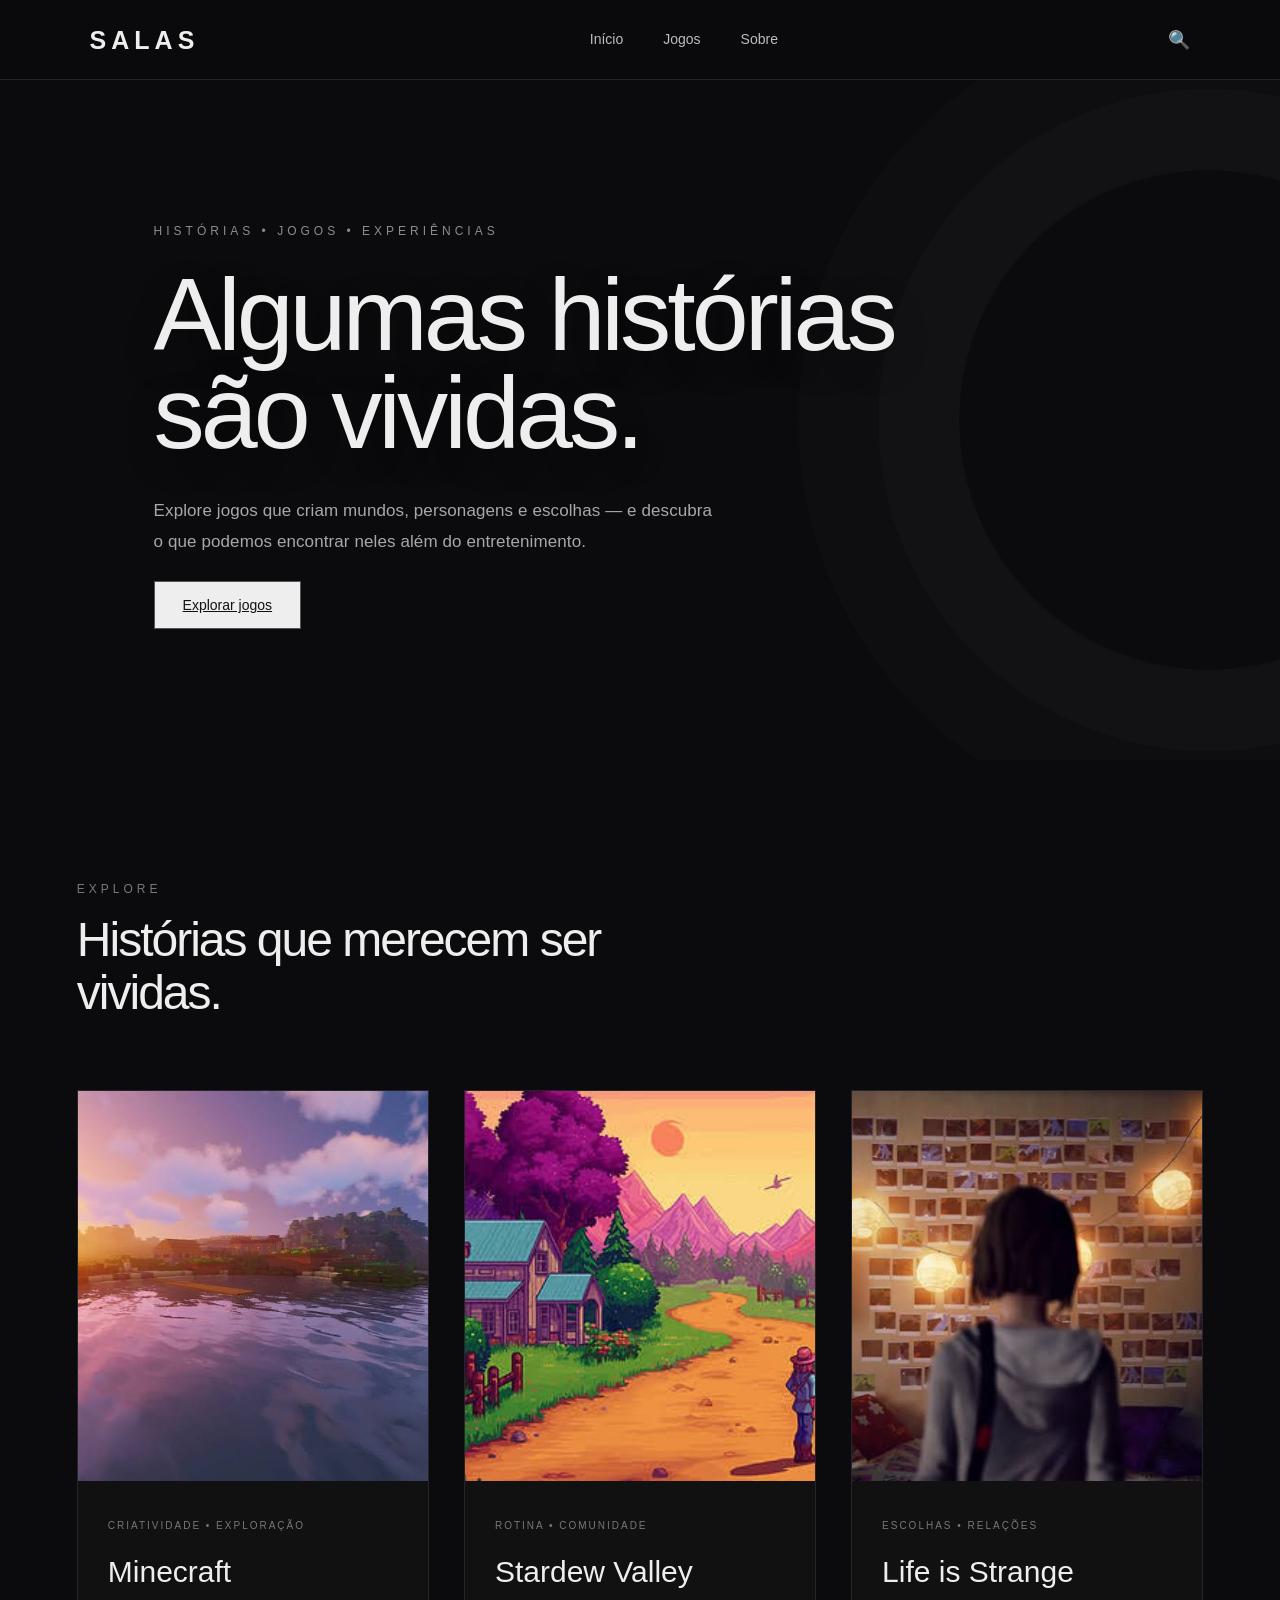
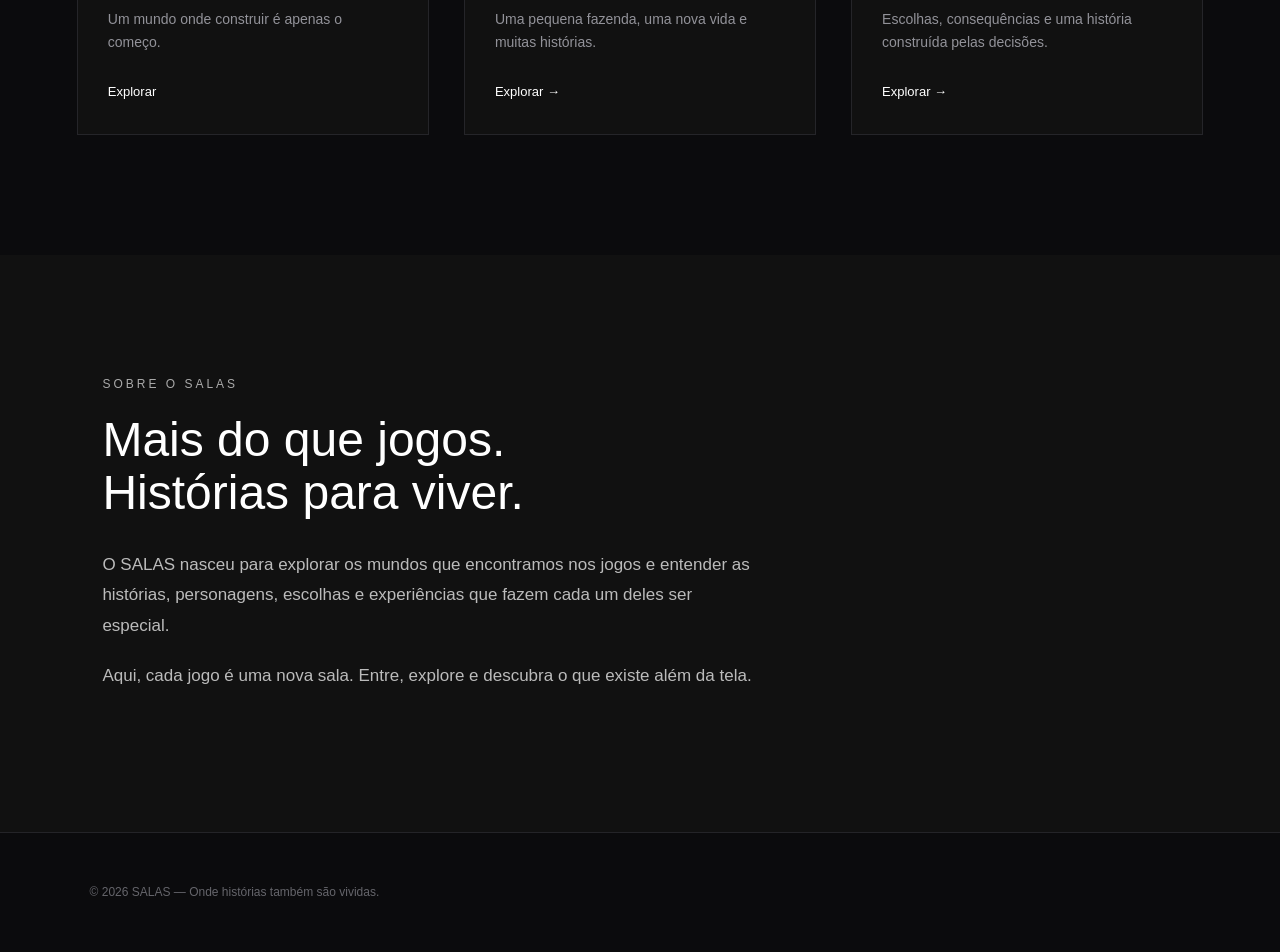
==== index.html @ c7777a0c "Add files via upload" ====
<!DOCTYPE html>
<html lang="pt-BR">
<head>
    <meta charset="UTF-8">
    <meta name="viewport" content="width=device-width, initial-scale=1.0">

    <title>SALAS — Onde histórias também são vividas</title>

    <link rel="stylesheet" href="style.css">
</head>

<body>

    <header>
        <div class="logo">SALAS</div>

        <nav>
            <a href="index.html">Início</a>
            <a href="#jogos">Jogos</a>
            <a href="#sobre">Sobre</a>

        </nav>

        <button class="search-button" id="searchButton">🔍</button>

         <div class="search-box" id="searchBox">
        <input type="text" id="searchInput" placeholder="Pesquisar jogo...">
</div>
    </header>


    <main>

        <section class="hero">

            <div class="hero-content">

                <p class="eyebrow">HISTÓRIAS • JOGOS • EXPERIÊNCIAS</p>

                <h1>
                    Algumas histórias<br>
                    são vividas.
                </h1>

                <p class="hero-text">
                    Explore jogos que criam mundos, personagens e escolhas
                    — e descubra o que podemos encontrar neles além do entretenimento.
                </p>

                                 <a href="#jogos" class="explore-button">
                                Explorar jogos
               </a>

            </div>

        </section>


        <section class="games" id="jogos">

            <div class="section-title">
                <p>EXPLORE</p>

                <h2>Histórias que merecem ser vividas.</h2>
            </div>


            <div class="game-grid">

                <article class="game-card" data-link="jogos/minecraft.html">
                    <div class="game-image minecraft"></div>

                    <div class="game-info">
                        <span>CRIATIVIDADE • EXPLORAÇÃO</span>

                        <h3>Minecraft</h3>

                        <p>
                            Um mundo onde construir é apenas o começo.
                        </p>

                        <a href="jogos/minecraft.html">Explorar</a>
                      
                    </div>
                </article>


                <article class="game-card" data-link="jogos/stardew-valley.html">
                    <div class="game-image stardew"></div>

                    <div class="game-info">
                        <span>ROTINA • COMUNIDADE</span>

                        <h3>Stardew Valley</h3>

                        <p>
                            Uma pequena fazenda, uma nova vida e muitas histórias.
                        </p>

                        <a href="jogos/stardew-valley.html">Explorar →</a>
                    </div>
                </article>


                <article class="game-card" data-link="jogos/life-is-strange.html">
                    <div class="game-image life"></div>

                    <div class="game-info">
                        <span>ESCOLHAS • RELAÇÕES</span>

                        <h3>Life is Strange</h3>

                        <p>
                            Escolhas, consequências e uma história construída pelas decisões.
                        </p>

                        <a href="jogos/life-is-strange.html">Explorar →</a>
                    </div>
                </article>

            </div>

        </section>
        <section class="about" id="sobre">

    <div class="about-content">

        <p class="eyebrow">SOBRE O SALAS</p>

        <h2>
            Mais do que jogos.<br>
            Histórias para viver.
        </h2>

        <p>
            O SALAS nasceu para explorar os mundos que encontramos nos jogos
            e entender as histórias, personagens, escolhas e experiências
            que fazem cada um deles ser especial.
        </p>

        <p>
            Aqui, cada jogo é uma nova sala. Entre, explore e descubra
            o que existe além da tela.
        </p>

    </div>

</section>

    </main>


    <footer>
        <p>© 2026 SALAS — Onde histórias também são vividas.</p>
    </footer>


    <script src="script.js"></script>

</body>
</html>
---- style.css ----
* {
    margin: 0;
    padding: 0;
    box-sizing: border-box;
}

html {
    scroll-behavior: smooth;
}

body {
    background: #0b0b0d;
    color: #eeeeee;
    font-family: Arial, Helvetica, sans-serif;
    line-height: 1.6;
}


/* =========================
   CABEÇALHO
========================= */

header {
    width: 100%;
    height: 80px;

    display: flex;
    align-items: center;
    justify-content: space-between;

    padding: 0 7%;

    background: rgba(11, 11, 13, 0.9);

    border-bottom: 1px solid #242428;

    position: relative;
    z-index: 10;
}

.logo {
    font-size: 25px;
    font-weight: 700;
    letter-spacing: 5px;
}

nav {
    display: flex;
    gap: 40px;
}

nav a {
    color: #bdbdbd;
    text-decoration: none;
    font-size: 14px;

    transition: 0.3s;
}

nav a:hover {
    color: #ffffff;
}

.search-button {
    background: transparent;
    border: none;

    color: white;
    font-size: 18px;

    cursor: pointer;

    transition: 0.3s;
}

.search-button:hover {
    transform: scale(1.15);
}


/* =========================
   HERO
========================= */

.hero::after {
    content: "";
    position: absolute;
    width: 500px;
    height: 500px;

    right: -180px;
    top: 50%;
    transform: translateY(-50%);

    border: 1px solid rgba(255, 255, 255, 0.04);
    border-radius: 50%;

    box-shadow:
        0 0 0 80px rgba(255, 255, 255, 0.015),
        0 0 0 160px rgba(255, 255, 255, 0.01);

    pointer-events: none;
}

.hero-content {
    max-width: 750px;
    position: relative;
    z-index: 1;
}

.eyebrow {
    color: #8c8c94;

    font-size: 12px;

    letter-spacing: 4px;

    margin-bottom: 25px;
}

.hero h1 {
    font-size: clamp(55px, 8vw, 105px);
    line-height: 0.95;
    font-weight: 500;
    letter-spacing: -4px;
    margin-bottom: 35px;

    text-shadow: 0 12px 35px rgba(0, 0, 0, 0.25);
}

.hero-text {
    max-width: 570px;
    color: #a7a7ad;
    font-size: 17px;
    line-height: 1.8;
    margin-bottom: 35px;
    letter-spacing: 0.1px;
}

.explore-button {
    padding: 15px 28px;
    border: 1px solid #55555c;
    background: #eeeeee;
    color: #111111;
    font-size: 14px;
    cursor: pointer;
    transition: 0.8s;
}

.explore-button:hover {
    background: #ffffff;
    border-color: #ffffff;
    transform: translateY(-3px);
    box-shadow: 0 10px 25px rgba(0, 0, 0, 0.25);
}


/* =========================
   SEÇÃO DE JOGOS
========================= */

.games {
    padding: 120px 6%;
}

.section-title {
    max-width: 650px;

    margin-bottom: 70px;
}

.section-title p {
    color: #77777f;

    font-size: 12px;

    letter-spacing: 4px;

    margin-bottom: 15px;
}

.section-title h2 {
    font-size: 48px;
    line-height: 1.1;
    font-weight: 500;
    letter-spacing: -2px;
    max-width: 750px;
    margin-top: 12px;
}


/* =========================
   CARDS
========================= */

.game-grid {
    display: grid;

    grid-template-columns:
        repeat(3, 1fr);

    gap: 35px;
}

.game-card {
    background: #141417;

    border: 1px solid #252529;

    overflow: hidden;

    transition:
        transform 0.4s,
        border-color 0.4s;
}

.game-card:hover {
    transform: translateY(-8px);

    border-color: #44444b;
}


/* IMAGENS */

.game-image {
    height: 390px;

    background-size: cover;

    background-position: center;
}


/* Por enquanto usamos cores.
   Depois colocaremos as imagens reais. */

.minecraft {
    background-image: url("imagens/minecraft3ima.jpg");
    background-size: cover;
    background-position: center;
}

.stardew {
    background-image: url("imagens/stadew1.jpg");
    background-size: cover;
    background-position: center;
}

.life {
    background-image: url("imagens/lifeis01.jpg");
    background-size: cover;
    background-position: center;
}


/* INFORMAÇÕES */

.game-info {
    padding: 30px;
    background: #111;
}

.game-info span {
    color: #77777f;

    font-size: 10px;

    letter-spacing: 2px;
}

.game-info h3 {
    font-size: 30px;

    font-weight: 500;

    margin: 12px 0;
}

.game-info p {
    color: #929299;

    font-size: 14px;

    margin-bottom: 25px;
}

.game-info a {
    color: white;

    text-decoration: none;

    font-size: 13px;

    transition: 0.3s;
}

.game-info a:hover {
    opacity: 0.6;
}


/* =========================
   RODAPÉ
========================= */

 footer {
    padding: 50px 7%;
    border-top: 1px solid #242428;
    color: #65656b;
    font-size: 12px;
}


/* =========================
   CELULAR
========================= */

@media (max-width: 900px) {

    header {
        padding: 0 5%;
    }

    nav {
        gap: 20px;
    }

    .hero {
        min-height: 600px;

        padding: 80px 7%;
    }

    .game-grid {
        grid-template-columns: 1fr;
    }

    .game-image {
        height: 400px;
    }

}


@media (max-width: 600px) {

    header {
        height: 70px;
    }

    nav {
        display: none;
    }

    .hero {
        padding: 70px 7%;
    }

    .hero h1 {
        font-size: 58px;

        letter-spacing: -3px;
    }

    .hero-text {
        font-size: 15px;
    }

    .games {
        padding: 80px 7%;
    }

    .section-title h2 {
        font-size: 38px;
    }

    .game-image {
        height: 330px;
    }

}/* =========================
   PÁGINA DO MINECRAFT
========================= */

.minecraft-page {
    background: #08100b;
}


/* HERO DO MINECRAFT */

.minecraft-page .game-hero {
    min-height: 650px;
    display: flex;
    align-items: flex-end;
    padding: 120px 10%;
    background:
    radial-gradient(
        circle at 70% 35%,
        #26352c 0%,
        #151c18 35%,
        #080a09 75%
    );
    position: relative;
    overflow: hidden;
}

.minecraft-page .game-hero {
    min-height: 650px;
    display: flex;
    align-items: flex-end;
    padding: 120px 10%;
    background:
        radial-gradient(
            circle at 70% 30%,
            #234d30 0%,
            #102518 35%,
            #08100b 75%
        );
    position: relative;
    overflow: hidden;
}

.minecraft-page .game-hero::after {
    content: "";
    position: absolute;
    inset: 0;
    background: linear-gradient(
        to top,
        rgba(0, 0, 0, 0.55),
        transparent 60%
    );
    pointer-events: none;
}

.minecraft-page .game-hero-content {
    max-width: 850px;
    position: relative;
    z-index: 1;
}
.minecraft-page .game-hero-content {
    animation: minecraftHeroFade 1.2s ease-out both;
}

@keyframes minecraftHeroFade {
    from {
        opacity: 0;
        transform: translateY(25px);
    }

    to {
        opacity: 1;
        transform: translateY(0);
    }
}
.minecraft-page .game-hero h1 {
    font-size: clamp(65px, 11vw, 150px);
    line-height: 0.88;
    letter-spacing: -6px;
    font-weight: 600;
    margin: 15px 0 25px;
    text-shadow: 0 15px 40px rgba(0, 0, 0, 0.35);
}

.minecraft-page .game-hero p:last-child {
    color: #b8c5bb;
    font-size: 18px;
    line-height: 1.7;
    max-width: 520px;
    letter-spacing: 0.2px;
    opacity: 0.9;
}

.minecraft-page .game-hero-content {
    max-width: 850px;
}

.minecraft-page .game-hero h1 {
    font-size: clamp(65px, 11vw, 150px);

    line-height: 0.9;

    letter-spacing: -5px;

    font-weight: 600;

    margin: 15px 0 25px;
}

.minecraft-page .game-hero p:last-child {
    color: #a8b7aa;

    font-size: 18px;

    max-width: 500px;
}


/* ARTIGO */

.minecraft-page .article {
    max-width: 900px;
    margin: auto;
    padding: 150px 40px;
}

.minecraft-page .article-label {
    color: #6f9f78;
    font-size: 11px;
    letter-spacing: 3px;
    margin-top: 120px;
    margin-bottom: 22px;
    font-weight: 500;
}

.minecraft-page .article h2 {
    font-size: clamp(38px, 6vw, 65px);
    line-height: 1.05;
    font-weight: 500;
    letter-spacing: -2px;
    margin-bottom: 35px;
    max-width: 800px;
}

.minecraft-page .article > p:not(.article-label) {
    color: #a6aea8;
    font-size: 17px;
    line-height: 1.9;
    max-width: 680px;
    margin-bottom: 32px;
}


/* IMAGENS */

.minecraft-page .article-image {
    width: 100%;
    height: 500px;
    margin: 70px 0;
    object-fit: cover;
    display: block;
    border: 1px solid #203326;
    border-radius: 2px;
    filter: brightness(0.9);
    transition: transform 0.5s ease, filter 0.5s ease;
}

.minecraft-page .article-image:hover {
    transform: scale(1.015);
    filter: brightness(1);
}


/* IMAGEM TEMPORÁRIA 1 */

.minecraft-page .minecraft-image-1 {
    background:
        linear-gradient(
            135deg,
            #315f3b,
            #142b1b 50%,
            #071009
        );
}


/* IMAGEM TEMPORÁRIA 2 */

.minecraft-page .minecraft-image-2 {
    background:
        linear-gradient(
            135deg,
            #1d4528,
            #0d2013 60%,
            #050a06
        );
}


/* EFEITO AO PASSAR O MOUSE */

.minecraft-page .article-image {
    transition: transform 0.5s ease;
}

.minecraft-page .article-image:hover {
    transform: scale(1.015);
}


/* =========================
   RESPONSIVIDADE
========================= */

@media (max-width: 700px) {

    .minecraft-page .game-hero {
        min-height: 550px;

        padding: 70px 7%;
    }

    .minecraft-page .game-hero h1 {
        font-size: 65px;

        letter-spacing: -3px;
    }

    .minecraft-page .article {
        padding: 80px 7%;
    }

    .minecraft-page .article-label {
        margin-top: 70px;
    }

    .minecraft-page .article-image {
        height: 350px;

        margin: 40px 0;
    }

}/* IMAGENS DAS PÁGINAS DOS JOGOS */

.article-image {
    display: block;
    width: 100%;
    max-width: 900px;
    height: 500px;
    object-fit: cover;
    border-radius: 16px;
    margin: 50px auto;
    box-shadow: 0 20px 50px rgba(0, 0, 0, 0.45);
}/* IDENTIDADE DA PÁGINA MINECRAFT */

.minecraft-page .game-hero {
    position: relative;
    overflow: hidden;
}

.minecraft-page .game-hero::before {
    content: "";
    position: absolute;
    inset: 0;
    background:
        linear-gradient(to bottom, transparent 40%, #08100b 100%);
    pointer-events: none;
}

.minecraft-page .game-hero > * {
    position: relative;
    z-index: 1;
}

.minecraft-page .game-hero h1 {
    font-size: clamp(4rem, 10vw, 8rem);
    letter-spacing: 8px;
    text-transform: uppercase;
    margin: 20px 0;
}

.minecraft-page .game-hero p {
    max-width: 650px;
    margin: 0 auto;
    font-size: 1.15rem;
    line-height: 1.8;
    color: #b9c8bd;
}/* SEÇÕES DOS JOGOS */

.minecraft-page .game-article {
    max-width: 900px;
    margin: 0 auto;
    padding: 100px 20px;
}

.minecraft-page .section-label {
    display: block;
    margin-bottom: 18px;
    color: #6fa87a;
    font-size: 0.8rem;
    font-weight: 700;
    letter-spacing: 3px;
}

.minecraft-page .game-article h2 {
    font-size: clamp(2rem, 5vw, 3.5rem);
    line-height: 1.1;
    margin-bottom: 25px;
    color: #f1f4f1;
}

.minecraft-page .game-article p {
    max-width: 760px;
    color: #b5bdb7;
    font-size: 1.08rem;
    line-height: 1.9;
}

.minecraft-page .game-article + .game-article {
    border-top: 1px solid rgba(255, 255, 255, 0.07);
}/* HEADER DAS PÁGINAS */

.minecraft-page header {
    position: absolute;
    top: 0;
    left: 0;
    width: 100%;
    z-index: 10;
    background: linear-gradient(
        to bottom,
        rgba(0, 0, 0, 0.55),
        rgba(0, 0, 0, 0.15),
        transparent
    );
    border-bottom: 1px solid rgba(255, 255, 255, 0.04);
}

.minecraft-page header .logo {
    letter-spacing: 4px;
    font-weight: 800;
}

.minecraft-page header nav a {
    transition: color 0.3s ease;
}

.minecraft-page header nav a:hover {
    color: #8fc99a;
}/* REFLEXÃO */

.minecraft-page .reflection {
    max-width: 900px;
    margin: 120px auto 140px;
    padding: 80px 70px;
    border: 1px solid rgba(143, 201, 154, 0.15);
    border-radius: 4px;
    background:
        linear-gradient(
            135deg,
            rgba(20, 35, 24, 0.75),
            rgba(8, 16, 11, 0.9)
        );
    box-shadow: 0 30px 80px rgba(0, 0, 0, 0.25);
}

.minecraft-page .reflection h2 {
    max-width: 700px;
    font-size: clamp(2rem, 5vw, 3.2rem);
    line-height: 1.15;
    margin-bottom: 30px;
}

.minecraft-page .reflection p {
    max-width: 720px;
    color: #b5bdb7;
    font-size: 1.05rem;
    line-height: 1.9;
    margin-bottom: 22px;
}

.minecraft-page .reflection p:last-child {
    margin-bottom: 0;
}/* PÁGINA STARDEW VALLEY */

.stardew-page {
    background: #0b0d0c;
    color: #f1f3ef;
}


.stardew-page .game-hero {
    min-height: 650px;
    display: flex;
    flex-direction: column;
    justify-content: center;
    align-items: center;
    text-align: center;
    padding: 120px 20px 80px;

    background:
        radial-gradient(
            circle at center,
            rgba(61, 92, 63, 0.45),
            rgba(20, 32, 22, 0.35) 45%,
            #0b0d0c 75%
        );

    position: relative;
    overflow: hidden;
}

.stardew-page .game-hero h1 {
    font-size: clamp(4rem, 10vw, 8rem);
    letter-spacing: 4px;
    line-height: 0.95;
    font-weight: 500;
    margin: 20px 0;
    text-shadow: 0 12px 35px rgba(0, 0, 0, 0.35);
}

.stardew-page .game-hero p {
    max-width: 600px;
    color: #c2c9c1;
    font-size: 1.1rem;
    line-height: 1.8;
    letter-spacing: 0.2px;
    opacity: 0.9;
    margin-top: 5px;
}
.stardew-page .game-hero-content {
    animation: stardewHeroFade 1.2s ease-out both;
}

@keyframes stardewHeroFade {
    from {
        opacity: 0;
        transform: translateY(25px);
    }

    to {
        opacity: 1;
        transform: translateY(0);
    }
}
.stardew-page .game-article {
    max-width: 900px;
    margin: 0 auto;
    padding: 140px 40px;
}

.stardew-page .section-label {
    display: block;
    margin-bottom: 18px;
    color: #91ad79;
    font-size: 0.8rem;
    font-weight: 700;
    letter-spacing: 3px;
}

.stardew-page .game-article h2 {
    font-size: clamp(2rem, 5vw, 3.5rem);
    line-height: 1.08;
    font-weight: 500;
    letter-spacing: -1px;
    margin-bottom: 30px;
    max-width: 800px;
}
.stardew-page .game-article p {
    max-width: 700px;
    color: #b5bdb7;
    font-size: 1.08rem;
    line-height: 1.9;
    margin-bottom: 30px;
}

.stardew-page .game-article + .game-article {
    border-top: 1px solid rgba(255, 255, 255, 0.07);
}

.stardew-page .reflection {
    max-width: 900px;
    margin: 80px auto 120px;
    padding: 70px 60px;
    border: 1px solid rgba(145, 173, 121, 0.15);
    border-radius: 20px;
    background: rgba(35, 45, 30, 0.4);
}

.stardew-page .reflection h2 {
    max-width: 700px;
    font-size: clamp(2rem, 5vw, 3.2rem);
    line-height: 1.15;
    margin-bottom: 30px;
}

.stardew-page .reflection p {
    max-width: 720px;
    color: #b5bdb7;
    font-size: 1.05rem;
    line-height: 1.9;
    margin-bottom: 22px;
}
.stardew-page .game-hero > * {
    animation: stardewHeroFade 1.2s ease-out both;
}

.stardew-page .game-hero h1 {
    animation-delay: 0.15s;
}

.stardew-page .game-hero p {
    animation-delay: 0.3s;
}

@keyframes stardewHeroFade {
    from {
        opacity: 0;
        transform: translateY(25px);
    }

    to {
        opacity: 1;
        transform: translateY(0);
    }
}

/* =========================
   SOBRE O SALAS
========================= */

.about {
    padding: 120px 8%;
    background: #111;
    color: #fff;
}

.about-content {
    max-width: 800px;
}

.about .eyebrow {
    margin-bottom: 20px;
    font-size: 12px;
    letter-spacing: 3px;
    color: #aaa;
}

.about h2 {
    margin-bottom: 30px;
    font-size: 48px;
    line-height: 1.1;
    font-weight: 500;
}

.about p:not(.eyebrow) {
    max-width: 650px;
    margin-bottom: 20px;
    font-size: 17px;
    line-height: 1.8;
    color: #bbb;
}.game-image.stardew {
    background-image: url("imagens/stardew11.jpg");
    background-size: cover;
}/* =========================
   BUSCA
========================= */

.search-box {
    display: none;
    position: absolute;
    top: 70px;
    right: 8%;
    z-index: 10;
}

.search-box.active {
    display: block;
}

.search-box input {
    width: 220px;
    padding: 12px 15px;
    border: 1px solid #444;
    background: #111;
    color: #fff;
    outline: none;
    font-size: 14px;
}

.search-box input::placeholder {
    color: #888;
}


.game-card {
    cursor: pointer;
    transition: transform 0.35s ease, box-shadow 0.35s ease;
    overflow: hidden;
}

.game-card:hover {
    transform: translateY(-7px);
    box-shadow: 0 20px 45px rgba(0, 0, 0, 0.35);
}

.game-card:hover .game-image {
    transform: scale(1.04);
    filter: brightness(0.85);
}

.game-image {
    transition: transform 0.5s ease, filter 0.5s ease;
}

.game-card:hover {
    transform: translateY(-5px);
}/* =========================
   CARDS CLICÁVEIS
========================= */

.game-card {
    cursor: pointer;
    transition: transform 0.3s ease;
}

.game-card:hover {
    transform: translateY(-5px);
}/* =========================
   RESPONSIVO — CELULAR
========================= */
/* HERO — HOME */

.hero {
    min-height: 680px;
    display: flex;
    align-items: center;
    padding: 100px 12%;
    position: relative;
    overflow: hidden;
}

@media (max-width: 768px) {     header {
        flex-wrap: wrap;
        gap: 15px;
    }

    nav {
        order: 3;
        width: 100%;
        justify-content: center;
    }

    .search-button {
        margin-left: auto;
    }


    /* HEADER */
    header {
        padding: 20px 5%;
    }

    nav {
        gap: 15px;
    }

    nav a {
        font-size: 13px;
    }

    .search-box {
        right: 5%;
    }


    /* HERO */
    .hero {
        min-height: 80vh;
        padding: 80px 5%;
    }

    .hero-content {
        max-width: 100%;
    }

    .hero h1 {
        font-size: 42px;
    }

    .hero-text {
        font-size: 15px;
    }


    /* JOGOS */
    .games {
        padding: 80px 5%;
    }

    .section-title h2 {
        font-size: 34px;
    }

    .game-grid {
        grid-template-columns: 1fr;
        gap: 30px;
    }


    /* CARDS */
    .game-card {
        width: 100%;
    }


    /* SOBRE */
    .about {
        padding: 80px 5%;
    }

    .about h2 {
        font-size: 36px;
    }

    .about p:not(.eyebrow) {
        font-size: 16px;
    }


    /* FOOTER */
    footer {
        padding: 30px 5%;
        text-align: center;
    }
.stardew-page .game-hero {
    min-height: 550px;
    padding: 100px 5% 70px;
}

.stardew-page .game-hero h1 {
    font-size: clamp(3rem, 14vw, 5rem);
    letter-spacing: 2px;
}

.stardew-page .game-article {
    padding: 80px 5%;
}

.stardew-page .game-article h2 {
    font-size: 34px;
}

.stardew-page .game-article p {
    font-size: 16px;
    line-height: 1.8;
}

.stardew-page .article-image {
    height: 300px;
    margin: 50px auto;
}

.stardew-page .game-article:last-of-type {
    margin: 70px 5% 100px;
    padding: 50px 30px;
}
    /* Life is Strange — mobile */

    .life-page .game-hero {
        min-height: 550px;
        padding: 100px 5% 70px;
    }

    .life-page .game-hero h1 {
        font-size: clamp(3rem, 14vw, 5rem);
        letter-spacing: -2px;
    }

    .life-page .game-article {
        padding: 80px 5%;
    }

    .life-page .game-article h2 {
        font-size: 34px;
    }

    .life-page .game-article p {
        font-size: 16px;
        line-height: 1.8;
    }

    .life-page .article-image {
        height: 300px;
        margin: 50px auto;
    }

    .life-page .reflection {
        margin: 70px 5% 100px;
        padding: 50px 30px;
    }
    /* =========================
   LIFE IS STRANGE — PAUSA
========================= */

.life-page .reflection {
    position: relative;
    overflow: hidden;
}

.life-page .reflection::before {
    content: "";
    position: absolute;

    width: 260px;
    height: 260px;

    right: -100px;
    top: -100px;

    border: 1px solid rgba(180, 165, 220, 0.08);
    border-radius: 50%;

    box-shadow:
        0 0 0 45px rgba(180, 165, 220, 0.02),
        0 0 0 90px rgba(180, 165, 220, 0.015);

    pointer-events: none;
}

.life-page .reflection > * {
    position: relative;
    z-index: 1;
}

    .life-page .reflection h2 {
        font-size: 34px;
    }
}
.life-page .game-article:not(:last-of-type)::after {
    height: 45px;
    bottom: -22px;
}

 /* =========================
   IMAGENS — STARDEW VALLEY
========================= */

.stardew-page .article-image {
    display: block;
    width: 100%;
    max-width: 900px;
    height: 500px;
    object-fit: cover;
    border-radius: 4px;
    margin: 70px auto;
    box-shadow: 0 20px 50px rgba(0, 0, 0, 0.3);
}/* =========================
   DESTAQUE — FORA DO JOGO
========================= */

.stardew-page .game-article:last-of-type {
    max-width: 900px;
    margin: 100px auto 140px;
    padding: 80px 70px;
    border: 1px solid rgba(143, 201, 154, 0.15);
    border-radius: 4px;
    background:
        linear-gradient(
            135deg,
            rgba(25, 40, 28, 0.75),
            rgba(10, 15, 11, 0.9)
        );
    box-shadow: 0 30px 80px rgba(0, 0, 0, 0.25);
}

.stardew-page .game-article:last-of-type h2 {
    max-width: 700px;
}

.stardew-page .game-article:last-of-type p {
    max-width: 720px;
} /* =========================
   LIFE IS STRANGE — HERO
========================= */

.life-page .game-hero {
    min-height: 650px;
    display: flex;
    align-items: flex-end;
    padding: 120px 10%;

    background:
        radial-gradient(
            circle at 70% 35%,
            #4b4268 0%,
            #252335 35%,
            #0d0d12 75%
        );

    position: relative;
    overflow: hidden;
}

.life-page .game-hero::after {
    content: "";
    position: absolute;
    inset: 0;

    background:
        linear-gradient(
            to top,
            rgba(0, 0, 0, 0.65),
            transparent 65%
        );

    pointer-events: none;
}
.life-page .game-hero::before {
    content: "";
    position: absolute;

    width: 420px;
    height: 420px;

    right: -120px;
    top: 50%;

    transform: translateY(-50%);

    border: 1px solid rgba(180, 165, 220, 0.08);
    border-radius: 50%;

    box-shadow:
        0 0 0 70px rgba(180, 165, 220, 0.025),
        0 0 0 140px rgba(180, 165, 220, 0.015);

    pointer-events: none;
}
@keyframes lifeCircle {

    0% {
        transform: translateY(-50%) scale(1);
        opacity: 0.7;
    }

    50% {
        transform: translateY(-50%) scale(1.04);
        opacity: 1;
    }

    100% {
        transform: translateY(-50%) scale(1);
        opacity: 0.7;
    }
}

.life-page .game-hero::before {
    animation: lifeCircle 8s ease-in-out infinite;
}

.life-page header {
    background: linear-gradient(
        to bottom,
        rgba(0, 0, 0, 0.55),
        rgba(0, 0, 0, 0.15),
        transparent
    );

    border-bottom: 1px solid rgba(255, 255, 255, 0.04);
}

.life-page .game-hero-content {
    max-width: 850px;
    position: relative;
    z-index: 1;
}
.life-page .game-hero-content {
    animation: lifeHeroFade 1.2s ease-out both;
}

@keyframes lifeHeroFade {
    from {
        opacity: 0;
        transform: translateY(25px);
    }

    to {
        opacity: 1;
        transform: translateY(0);
    }
}

.life-page .game-hero h1 {
    font-size: clamp(55px, 10vw, 135px);
    line-height: 0.9;
    letter-spacing: -5px;
    font-weight: 500;
    margin: 15px 0 25px;

    text-shadow:
        0 15px 40px rgba(0, 0, 0, 0.4);
}

.life-page .game-hero p:last-child {
    color: #c4bfd2;
    font-size: 18px;
    line-height: 1.7;
    max-width: 520px;
    opacity: 0.9;
} /* =========================
   LIFE IS STRANGE — CONTEÚDO
========================= */

.life-page .game-article {
    max-width: 900px;
    margin: 0 auto;
    padding: 140px 40px;
}

.life-page .game-article h2 {
    font-size: clamp(38px, 6vw, 65px);
    line-height: 1.05;
    font-weight: 500;
    letter-spacing: -2,0px;
    margin-bottom: 35px;
    max-width: 800px;
}
.life-page .game-article h2 {
    transition: letter-spacing 0.6s ease, opacity 0.6s ease;
}

.life-page .game-article:hover h2 {
    letter-spacing: -1px;
    opacity: 0.9;
}

.life-page .game-article p {
    color: #b5b0c0;
    font-size: 17px;
    line-height: 1.9;
    max-width: 700px;
    margin-bottom: 25px;
}
.life-page .game-article {
    transition: transform 0.4s ease;
}

.life-page .game-article:hover {
    transform: translateY(-3px);
}

.life-page .section-label {
    display: block;
    color: #9a8fc0;
    font-size: 11px;
    letter-spacing: 3px;
    margin-bottom: 22px;
    font-weight: 500;
} /* =========================
   LIFE IS STRANGE — REFLEXÃO
========================= */

.life-page .reflection {
    max-width: 900px;
    margin: 100px auto 140px;
    padding: 80px 70px;

    border: 1px solid rgba(154, 143, 192, 0.18);
    border-radius: 4px;

    background:
        linear-gradient(
            135deg,
            rgba(45, 39, 65, 0.75),
            rgba(10, 10, 15, 0.92)
        );

    box-shadow:
        0 30px 80px rgba(0, 0, 0, 0.3);
}

.life-page .reflection h2 {
    max-width: 700px;
    font-size: clamp(2rem, 5vw, 3.2rem);
    line-height: 1.15;
    font-weight: 500;
    margin-bottom: 30px;
}

.life-page .reflection p {
    max-width: 720px;
    color: #bdb8c7;
    font-size: 1.05rem;
    line-height: 1.9;
} /* =========================
   LIFE IS STRANGE — IMAGENS
========================= */

.life-page .article-image {
    display: block;
    width: 100%;
    max-width: 900px;
    height: 500px;
    object-fit: cover;
    margin: 70px auto;
    border-radius: 4px;

    box-shadow: 0 20px 50px rgba(0, 0, 0, 0.35);

    filter: brightness(0.9);

    transition: transform 0.5s ease, filter 0.5s ease;
}

.life-page .article-image:hover {
    transform: scale(1.015);
    filter: brightness(1);
}
/* =========================
   LIFE IS STRANGE — LINHA ENTRE SEÇÕES
========================= */

.life-page .game-article {
    position: relative;
}

.life-page .game-article:not(:last-of-type)::after {
    content: "";
    position: absolute;

    width: 1px;
    height: 70px;

    left: 50%;
    bottom: -35px;

    background: linear-gradient(
        to bottom,
        rgba(154, 143, 192, 0.25),
        rgba(154, 143, 192, 0)
    );

    transform: translateX(-50%);
    pointer-events: none;
}
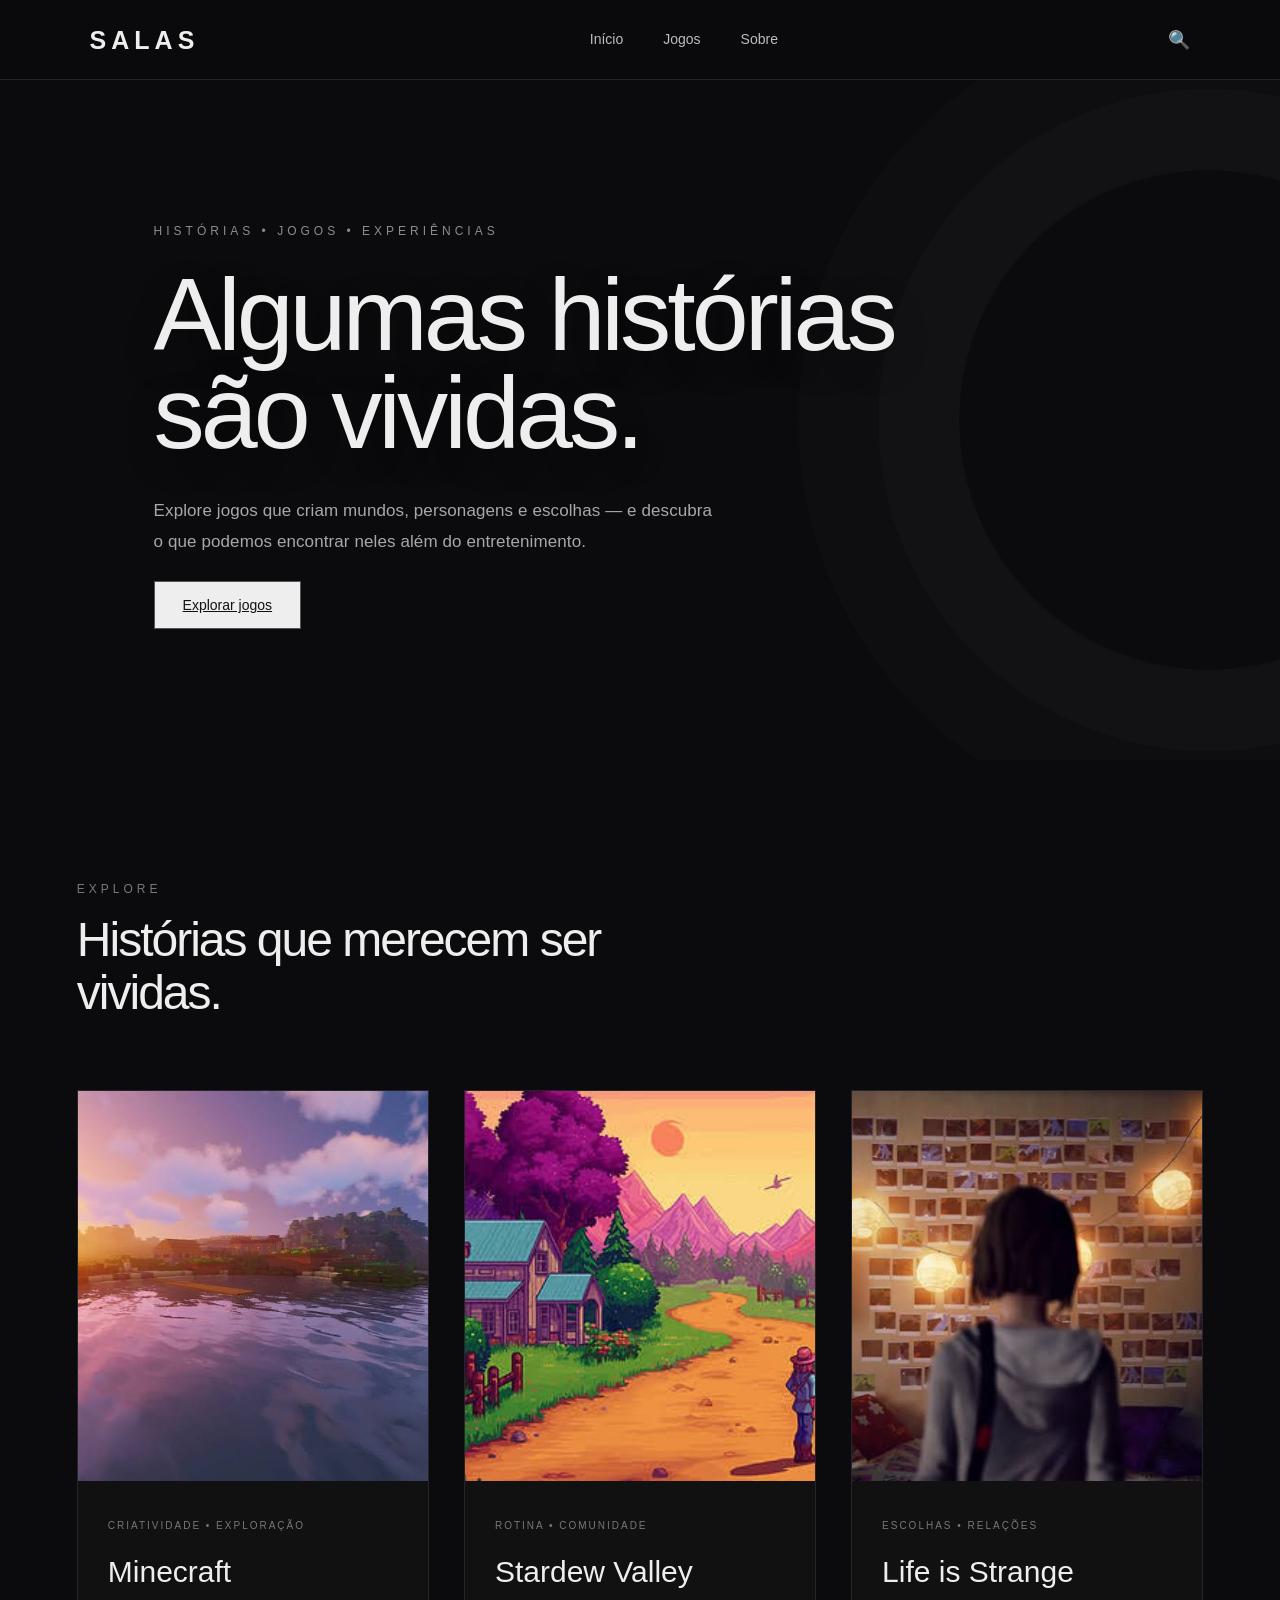
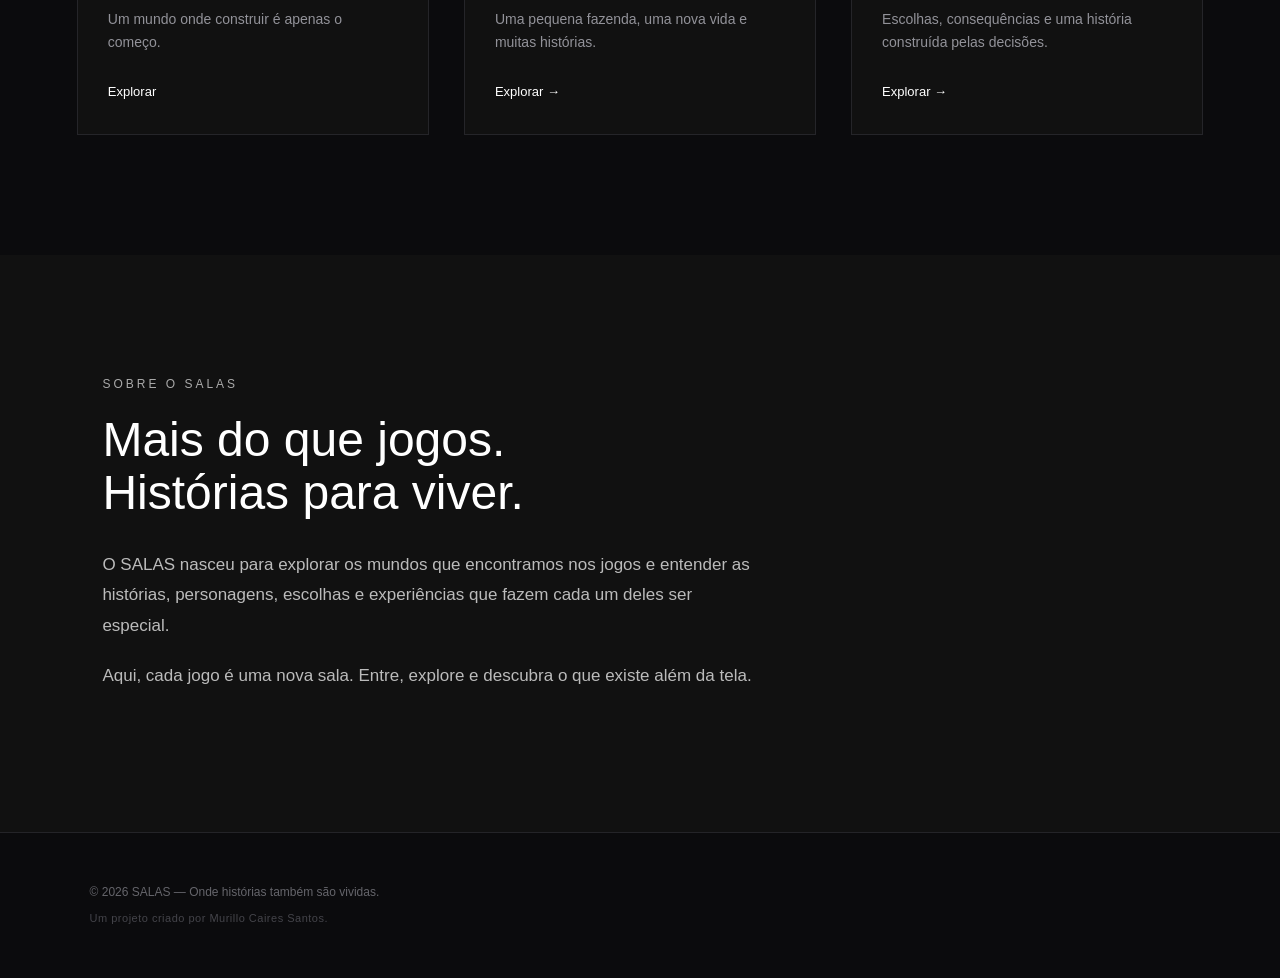
==== commit 64b1cbe6: "Add files via upload" ====
--- a/index.html
+++ b/index.html
@@ -152,6 +152,7 @@
 
     <footer>
         <p>© 2026 SALAS — Onde histórias também são vividas.</p>
+        <p>Um projeto criado por Murillo Caires Santos.</p>
     </footer>
 
 
--- a/style.css
+++ b/style.css
@@ -310,7 +310,12 @@
     color: #65656b;
     font-size: 12px;
 }
-
+  footer p:last-child {
+    margin-top: 8px;
+    color: #44444a;
+    font-size: 11px;
+    letter-spacing: 0.5px;
+}
 
 /* =========================
    CELULAR
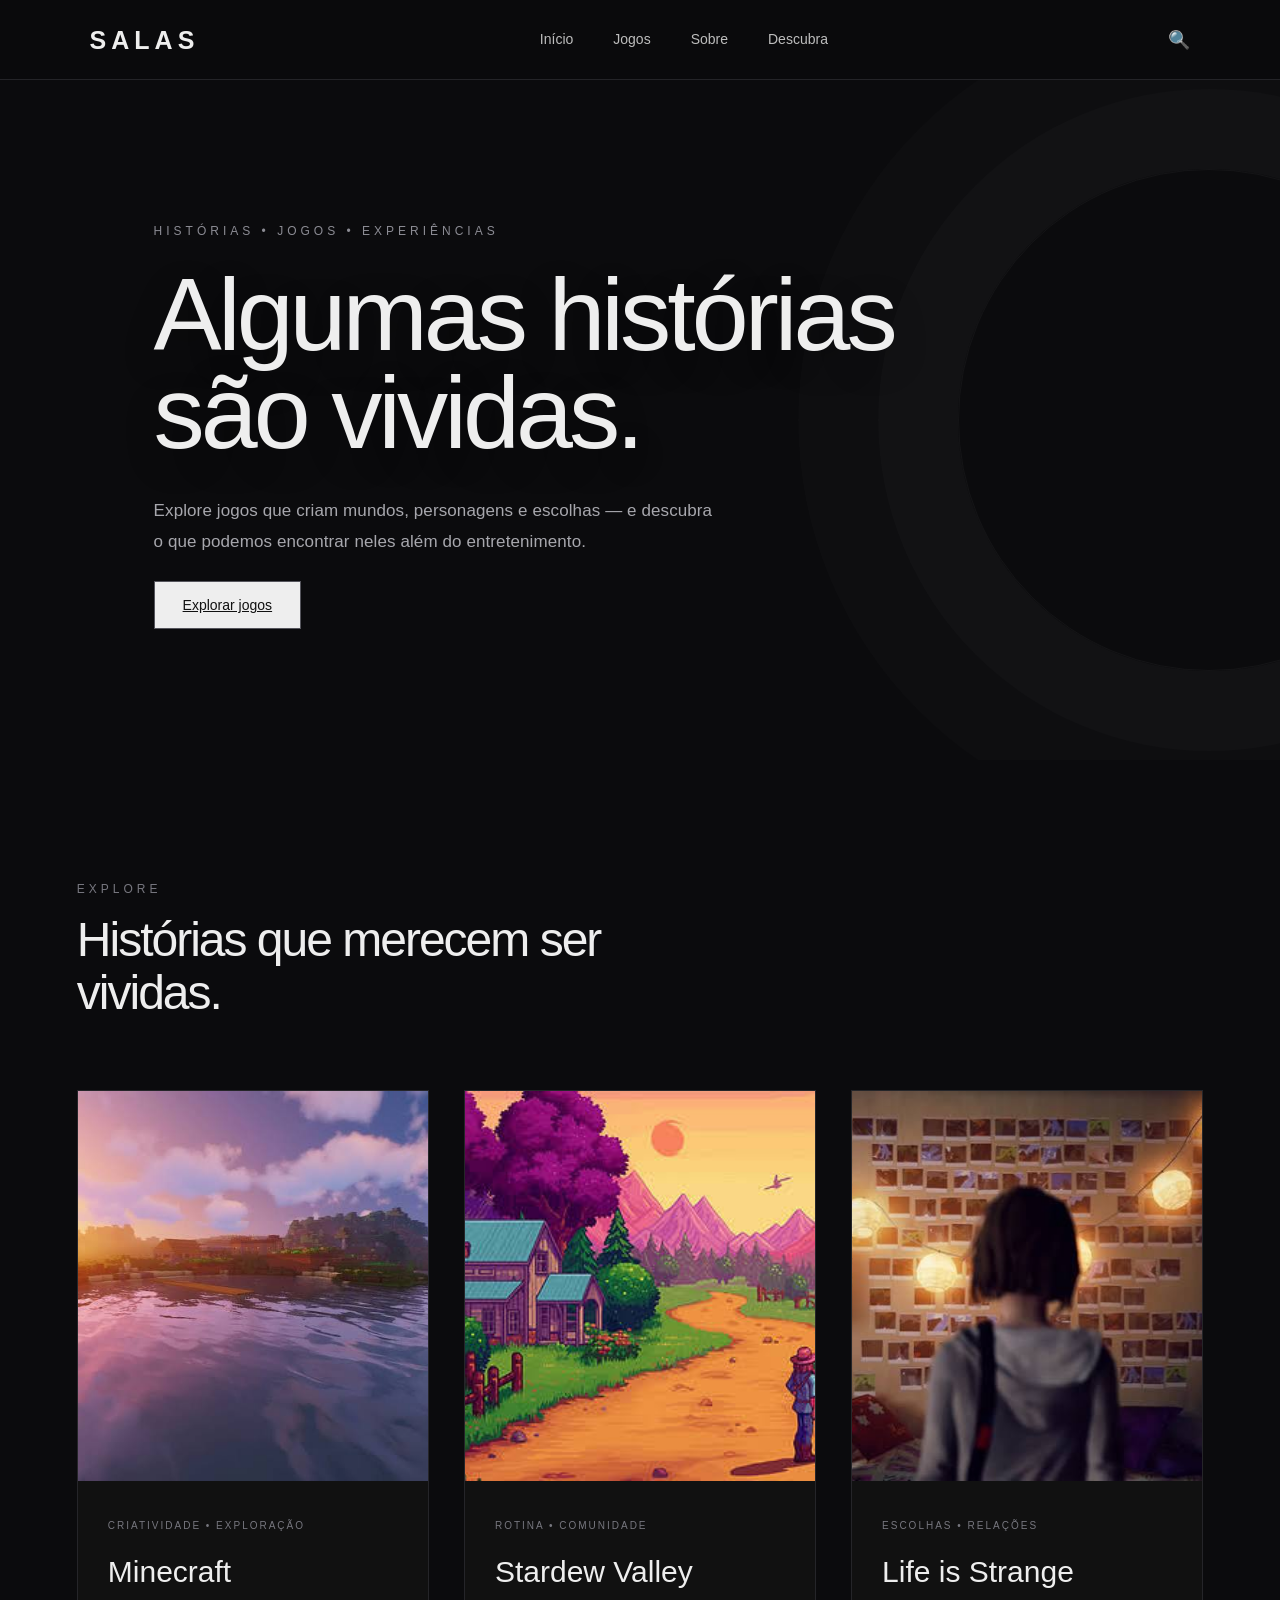
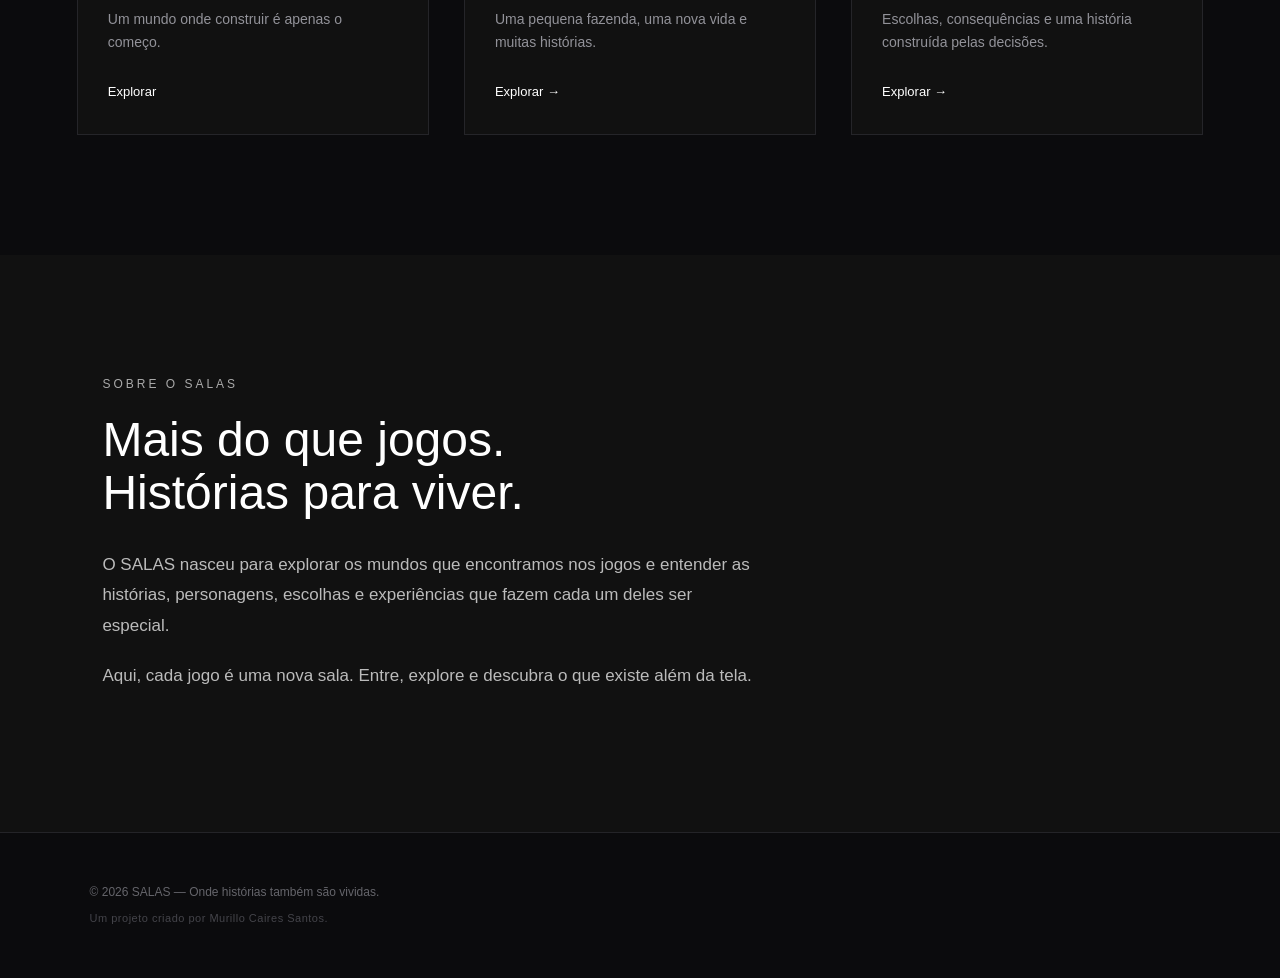
==== commit fa2d6924: "Add files via upload" ====
--- a/index.html
+++ b/index.html
@@ -18,7 +18,7 @@
             <a href="index.html">Início</a>
             <a href="#jogos">Jogos</a>
             <a href="#sobre">Sobre</a>
-
+            <a href="quiz.html">Descubra</a>
         </nav>
 
         <button class="search-button" id="searchButton">🔍</button>
--- a/style.css
+++ b/style.css
@@ -1528,4 +1528,257 @@
 
     transform: translateX(-50%);
     pointer-events: none;
+} /* =========================
+   QUIZ — DESCUBRA
+========================= */
+
+.quiz-page {
+    min-height: 100vh;
+    display: flex;
+    flex-direction: column;
+}
+
+.quiz-page main {
+    flex: 1;
+}
+
+.quiz-page header {
+    background: linear-gradient(
+        to bottom,
+        rgba(0, 0, 0, 0.55),
+        rgba(0, 0, 0, 0.15),
+        transparent
+    );
+}
+
+.quiz-hero {
+    min-height: 650px;
+    display: flex;
+    flex-direction: column;
+    justify-content: center;
+    align-items: center;
+    text-align: center;
+    padding: 120px 20px 100px;
+
+    background:
+        radial-gradient(
+            circle at center,
+            #292932 0%,
+            #15151a 40%,
+            #080809 75%
+        );
+}
+
+.quiz-hero h1 {
+    font-size: clamp(50px, 8vw, 100px);
+    line-height: 0.95;
+    font-weight: 500;
+    letter-spacing: -4px;
+    margin: 20px 0 30px;
+
+    text-shadow: 0 15px 40px rgba(0, 0, 0, 0.35);
+}
+
+.quiz-hero p:not(.eyebrow) {
+    max-width: 550px;
+    color: #a7a7ad;
+    font-size: 17px;
+    line-height: 1.8;
+    margin-bottom: 35px;
+}
+
+.quiz-button {
+    display: inline-block;
+    padding: 15px 32px;
+    border: 1px solid rgba(255, 255, 255, 0.45);
+    background: rgba(255, 255, 255, 0.92);
+    color: #111111;
+    font-size: 14px;
+    text-decoration: none;
+    cursor: pointer;
+
+    transition:
+        transform 0.35s ease,
+        background 0.35s ease,
+        box-shadow 0.35s ease,
+        border-color 0.35s ease;
+}
+
+.quiz-button:hover {
+    background: #ffffff;
+    border-color: #ffffff;
+    transform: translateY(-4px);
+    box-shadow:
+        0 12px 30px rgba(0, 0, 0, 0.35),
+        0 0 25px rgba(255, 255, 255, 0.08);
+}
+
+.quiz-button:hover {
+    background: #ffffff;
+    border-color: #ffffff;
+    transform: translateY(-3px);
+    box-shadow: 0 10px 25px rgba(0, 0, 0, 0.25);
+} /* =========================
+   PERGUNTAS DO QUIZ
+========================= */
+
+.quiz-question {
+    min-height: 650px;
+    display: none;
+    flex-direction: column;
+    justify-content: center;
+    align-items: center;
+    text-align: center;
+    padding: 100px 20px;
+
+    background:
+        radial-gradient(
+            circle at center,
+            #202027 0%,
+            #121216 45%,
+            #080809 75%
+        );
+}
+
+.quiz-question h2 {
+    max-width: 850px;
+    font-size: clamp(35px, 5vw, 65px);
+    line-height: 1.1;
+    font-weight: 500;
+    letter-spacing: -2px;
+    margin: 25px 0 50px;
+}
+
+.quiz-options {
+    display: flex;
+    gap: 20px;
+}
+
+.answer-button {
+    min-width: 130px;
+    padding: 15px 30px;
+    border: 1px solid #44444b;
+    background: transparent;
+    color: #eeeeee;
+    font-size: 14px;
+    cursor: pointer;
+    transition: 0.3s;
+}
+
+.answer-button:hover {
+    background: #eeeeee;
+    color: #111111;
+    border-color: #eeeeee;
+    transform: translateY(-3px);
+} /* =========================
+   RESULTADO DO QUIZ
+========================= */
+
+.quiz-result {
+    min-height: 650px;
+    display: none;
+    flex-direction: column;
+    justify-content: center;
+    align-items: center;
+    text-align: center;
+    padding: 100px 20px;
+
+    position: relative;
+    overflow: hidden;
+
+    background-size: cover;
+    background-position: center;
+    background-repeat: no-repeat;
+
+    transition: background-image 0.6s ease;
+}
+
+.quiz-result::before {
+    content: "";
+    position: absolute;
+    inset: 0;
+
+    background:
+        linear-gradient(
+            to bottom,
+            rgba(0, 0, 0, 0.45),
+            rgba(0, 0, 0, 0.78)
+        );
+
+    backdrop-filter: blur(2px);
+
+    z-index: 0;
+}
+
+.quiz-result > * {
+    position: relative;
+    z-index: 1;
+}
+.quiz-result > * {
+    position: relative;
+    z-index: 1;
+    text-shadow: 0 3px 20px rgba(0, 0, 0, 0.6);
+}
+
+.quiz-result.result-active {
+    animation: resultBackground 1.2s ease-out both;
+}
+
+@keyframes resultBackground {
+    from {
+        opacity: 0;
+        transform: scale(1.04);
+    }
+
+    to {
+        opacity: 1;
+        transform: scale(1);
+    }
+}
+
+.quiz-result h2 {
+    font-size: clamp(50px, 8vw, 100px);
+    line-height: 0.95;
+    font-weight: 500;
+    letter-spacing: -4px;
+    margin: 20px 0 25px;
+}
+
+.quiz-result p:not(.eyebrow) {
+    max-width: 600px;
+    color: #a7a7ad;
+    font-size: 17px;
+    line-height: 1.8;
+    margin-bottom: 35px;
+}
+
+.quiz-result .quiz-button {
+    text-decoration: none;
+} .quiz-restart {
+    margin-top: 18px;
+    padding: 10px 20px;
+    border: none;
+    background: transparent;
+    color: #99999f;
+    font-size: 13px;
+    cursor: pointer;
+    transition: 0.3s;
+}
+
+.quiz-restart:hover {
+    color: #ffffff;
+} .quiz-question.question-active {
+    animation: questionFade 0.6s ease-out both;
+}
+
+@keyframes questionFade {
+    from {
+        opacity: 0;
+        transform: translateY(15px);
+    }
+
+    to {
+        opacity: 1;
+        transform: translateY(0);
+    }
 }
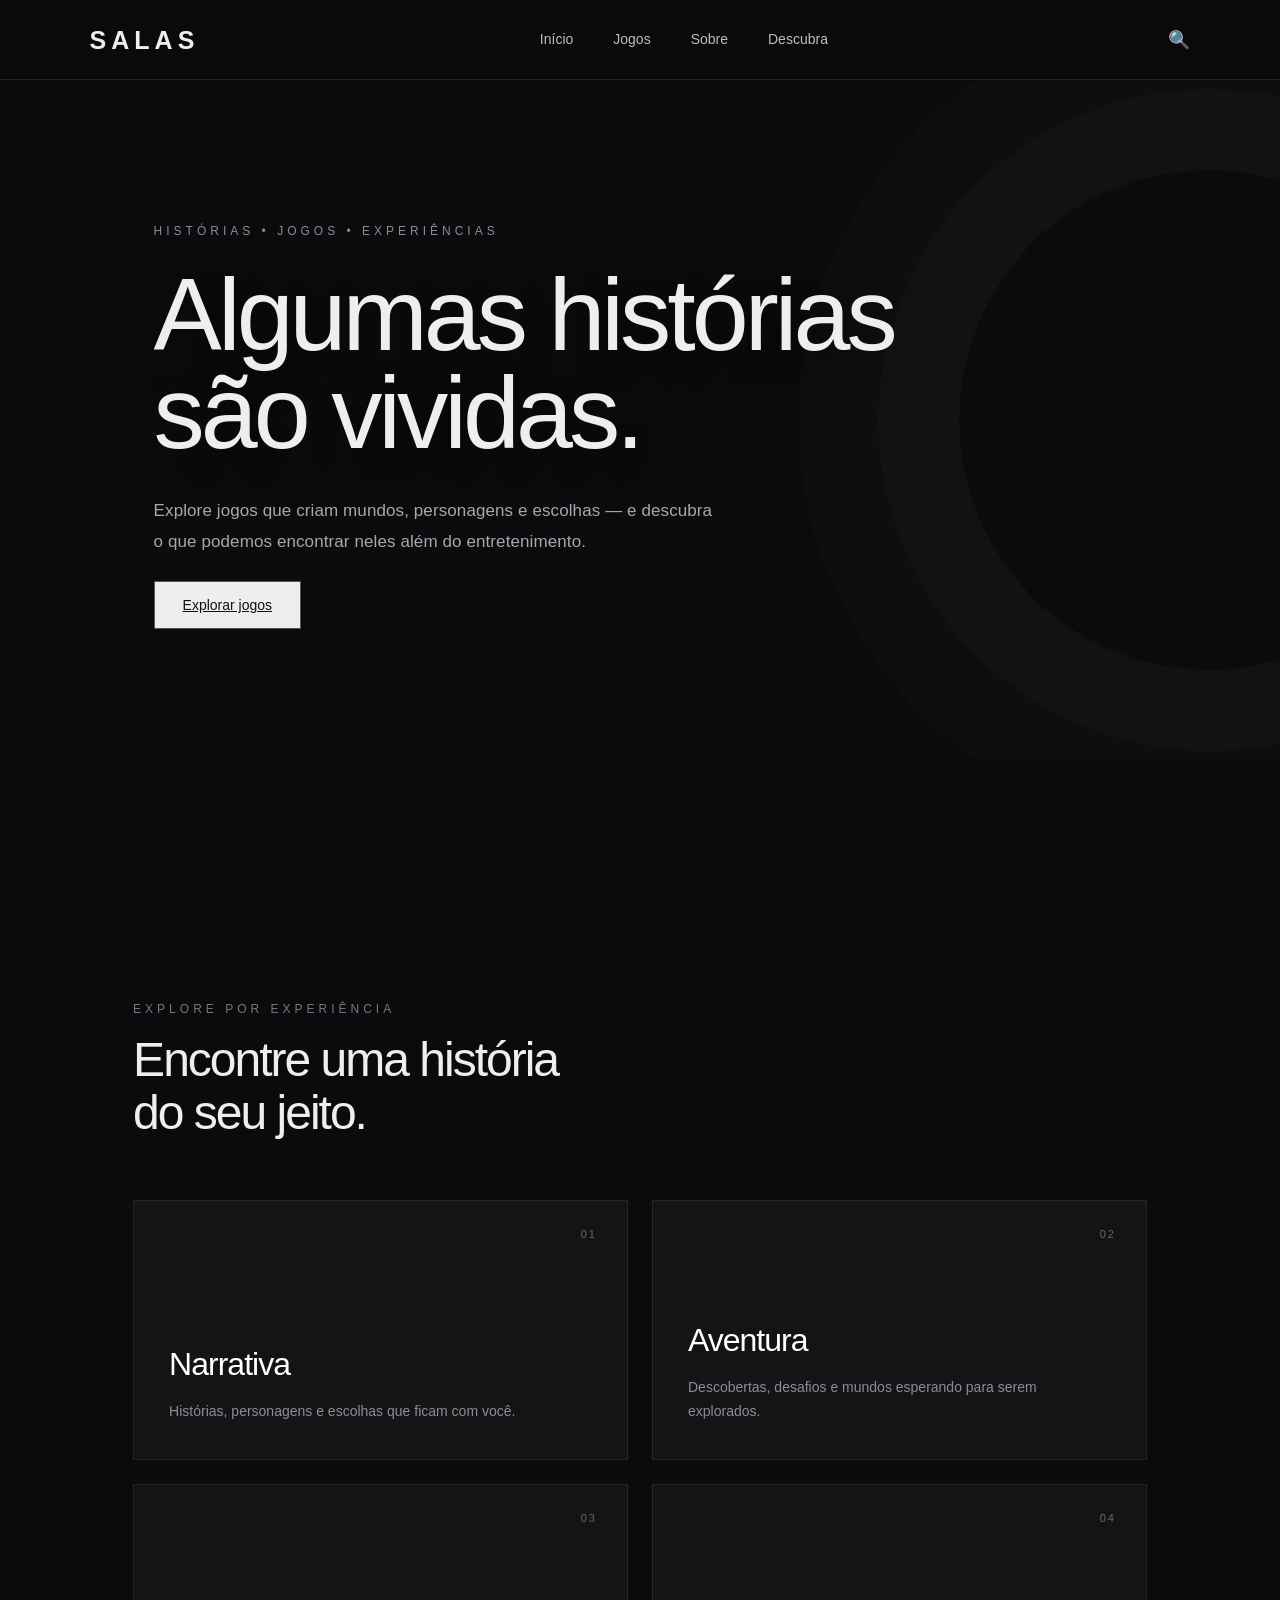
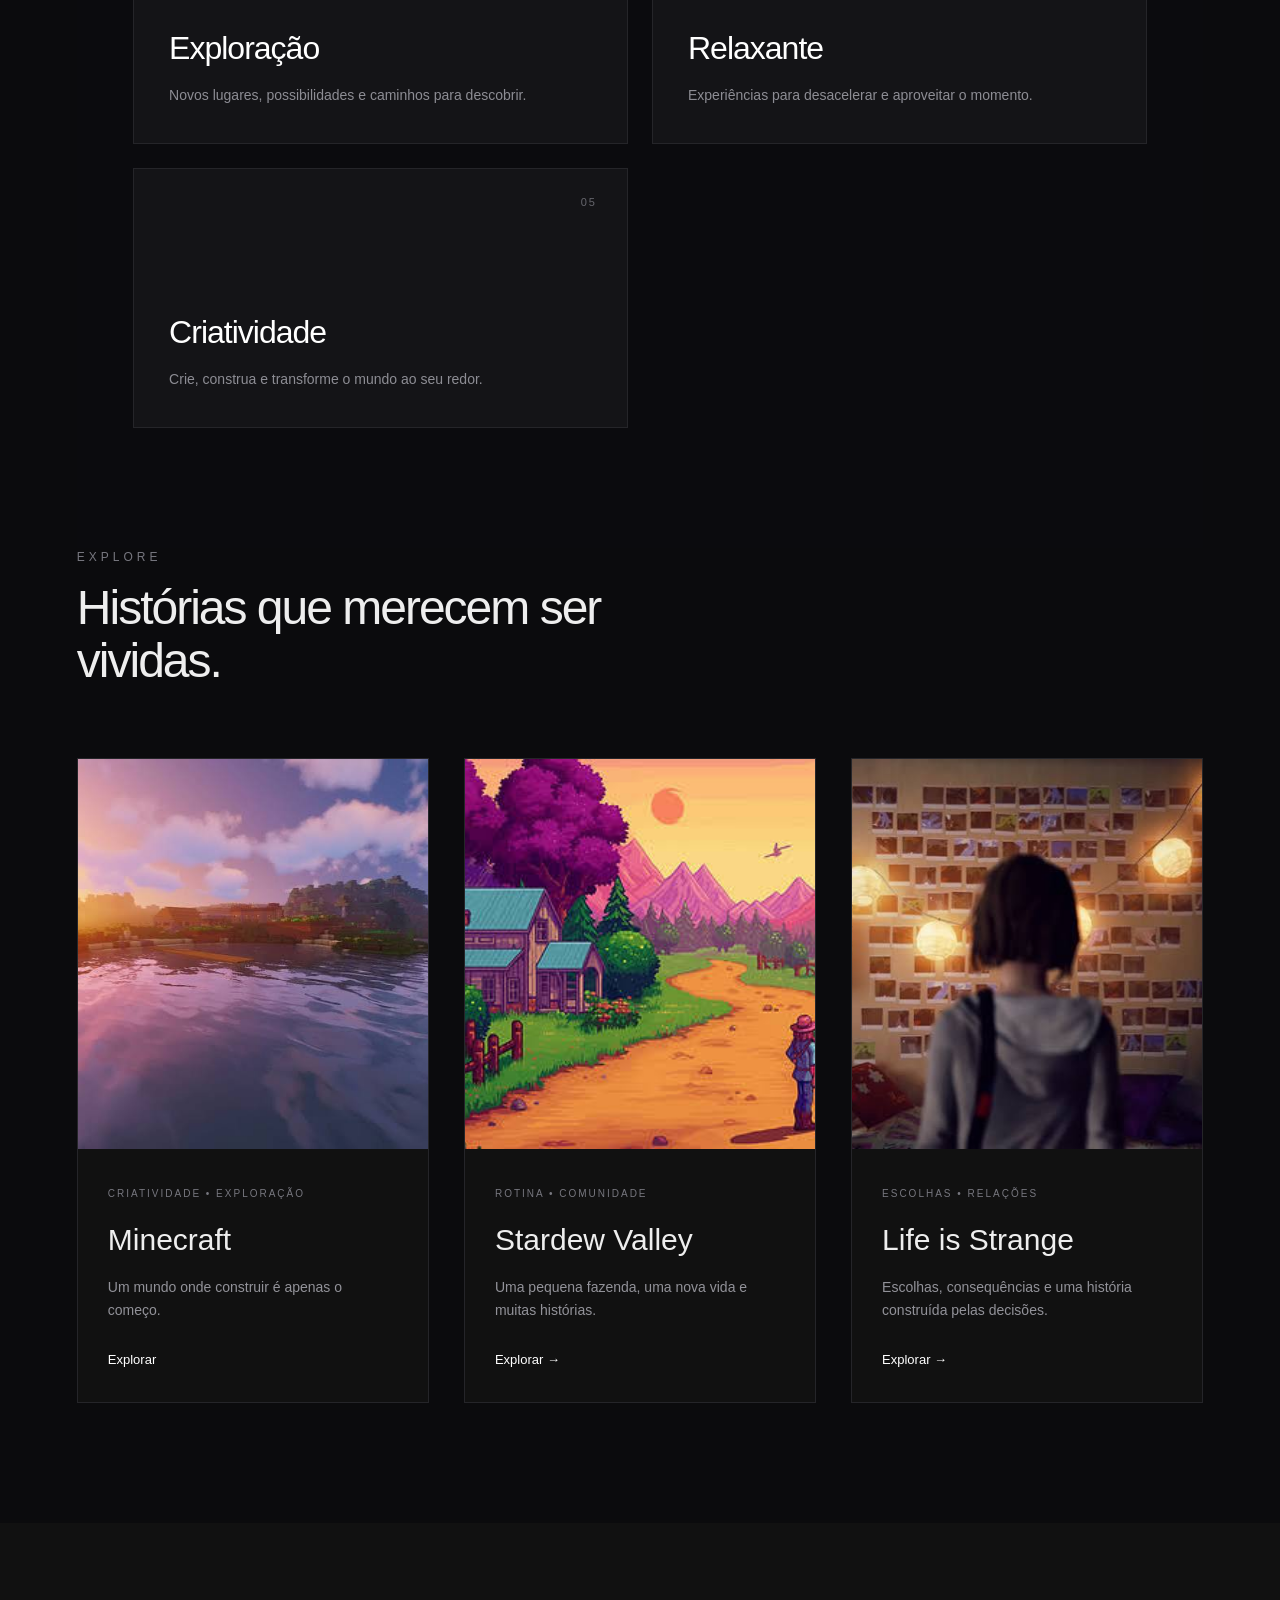
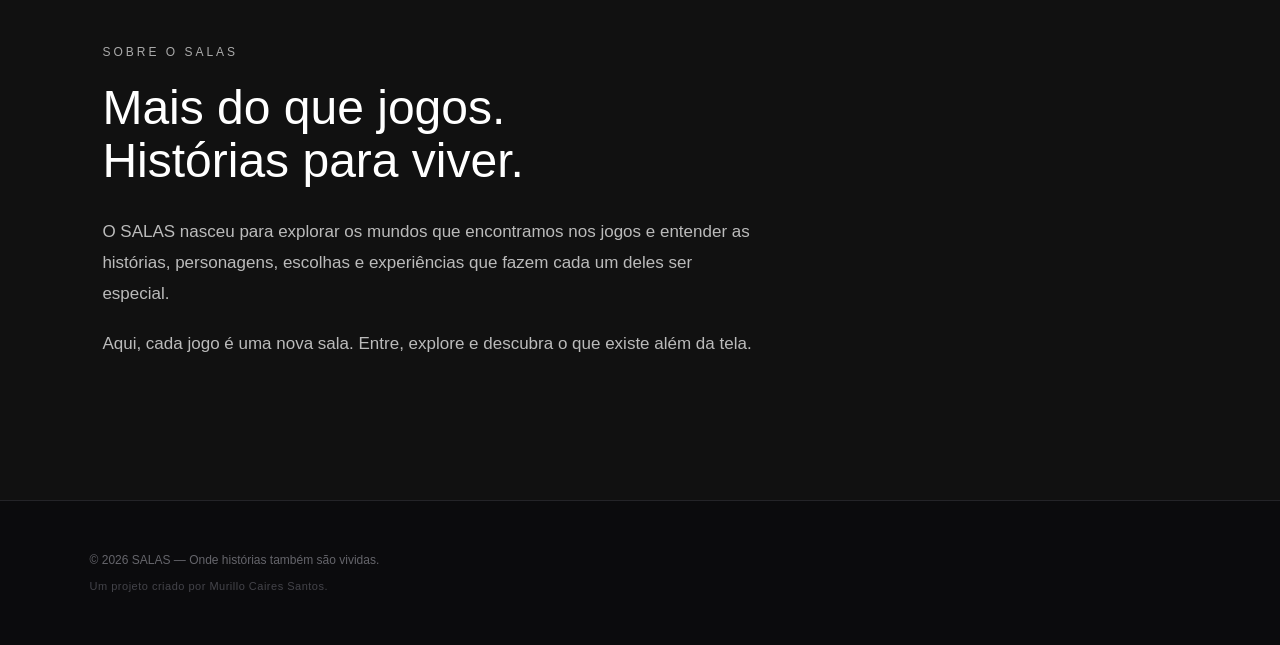
==== commit 65368817: "Add files via upload" ====
--- a/index.html
+++ b/index.html
@@ -58,6 +58,53 @@
 
         <section class="games" id="jogos">
 
+<section class="categories" id="categorias">
+
+    <div class="section-title">
+        <p>EXPLORE POR EXPERIÊNCIA</p>
+
+        <h2>
+            Encontre uma história<br>
+            do seu jeito.
+        </h2>
+    </div>
+
+    <div class="category-grid">
+
+        <a href="#" class="category-card category-narrativa">
+            <span>01</span>
+            <h3>Narrativa</h3>
+            <p>Histórias, personagens e escolhas que ficam com você.</p>
+        </a>
+
+        <a href="#" class="category-card category-aventura">
+            <span>02</span>
+            <h3>Aventura</h3>
+            <p>Descobertas, desafios e mundos esperando para serem explorados.</p>
+        </a>
+
+        <a href="#" class="category-card category-exploracao">
+            <span>03</span>
+            <h3>Exploração</h3>
+            <p>Novos lugares, possibilidades e caminhos para descobrir.</p>
+        </a>
+
+        <a href="#" class="category-card category-relaxante">
+            <span>04</span>
+            <h3>Relaxante</h3>
+            <p>Experiências para desacelerar e aproveitar o momento.</p>
+        </a>
+
+        <a href="#" class="category-card category-criatividade">
+            <span>05</span>
+            <h3>Criatividade</h3>
+            <p>Crie, construa e transforme o mundo ao seu redor.</p>
+        </a>
+
+    </div>
+
+</section>
+
             <div class="section-title">
                 <p>EXPLORE</p>
 
--- a/style.css
+++ b/style.css
@@ -1141,10 +1141,7 @@
     line-height: 1.8;
 }
 
-.stardew-page .article-image {
-    height: 300px;
-    margin: 50px auto;
-}
+
 
 .stardew-page .game-article:last-of-type {
     margin: 70px 5% 100px;
@@ -1175,10 +1172,7 @@
         line-height: 1.8;
     }
 
-    .life-page .article-image {
-        height: 300px;
-        margin: 50px auto;
-    }
+    
 
     .life-page .reflection {
         margin: 70px 5% 100px;
@@ -1235,8 +1229,8 @@
     display: block;
     width: 100%;
     max-width: 900px;
-    height: 500px;
-    object-fit: cover;
+    height: auto;
+    object-fit: contain;
     border-radius: 4px;
     margin: 70px auto;
     box-shadow: 0 20px 50px rgba(0, 0, 0, 0.3);
@@ -1486,8 +1480,8 @@
     display: block;
     width: 100%;
     max-width: 900px;
-    height: 500px;
-    object-fit: cover;
+    height: auto !important;
+    object-fit: contain !important;
     margin: 70px auto;
     border-radius: 4px;
 
@@ -1497,6 +1491,8 @@
 
     transition: transform 0.5s ease, filter 0.5s ease;
 }
+
+
 
 .life-page .article-image:hover {
     transform: scale(1.015);
@@ -1781,4 +1777,166 @@
         opacity: 1;
         transform: translateY(0);
     }
+}
+
+@media (max-width: 768px) {
+
+    .minecraft-page .game-hero h1 {
+        font-size: 58px;
+        letter-spacing: -3px;
+    }
+
+}
+
+/* ============================= */
+/* CATEGORIAS */
+/* ============================= */
+
+.categories {
+    padding: 120px 5%;
+    background: #0b0b0e;
+}
+
+.categories .section-title {
+    margin-bottom: 60px;
+}
+
+.category-grid {
+    display: grid;
+    grid-template-columns: repeat(2, 1fr);
+    gap: 24px;
+    max-width: 1100px;
+    margin: 0 auto;
+}
+
+.category-card {
+    position: relative;
+    min-height: 260px;
+    padding: 35px;
+    display: flex;
+    flex-direction: column;
+    justify-content: flex-end;
+
+    text-decoration: none;
+    color: #ffffff;
+
+    background: #141417;
+    border: 1px solid #252529;
+
+    overflow: hidden;
+
+    transition:
+        transform 0.4s ease,
+        border-color 0.4s ease,
+        box-shadow 0.4s ease;
+}
+
+.category-card span {
+    position: absolute;
+    top: 25px;
+    right: 30px;
+
+    font-size: 11px;
+    letter-spacing: 2px;
+    color: #66666d;
+}
+
+.category-card h3 {
+    font-size: 32px;
+    font-weight: 500;
+    letter-spacing: -1px;
+    margin-bottom: 10px;
+}
+
+.category-card p {
+    max-width: 360px;
+
+    color: #8d8d94;
+    font-size: 14px;
+    line-height: 1.7;
+
+    margin: 0;
+}
+
+.category-card::before {
+    content: "";
+    position: absolute;
+    inset: 0;
+    opacity: 0;
+    transition: opacity 0.5s ease;
+}
+
+/* IDENTIDADE DAS CATEGORIAS */
+
+.category-narrativa::before {
+    background: url("imagens/fundo1life.jpg") center / cover no-repeat;
+}
+
+.category-aventura::before {
+    background: url("imagens/fundo2tomb.jpg") center / cover no-repeat;
+}
+
+.category-exploracao::before {
+    background: url("imagens/fundo3an.jpg") center / cover no-repeat;
+}
+
+.category-relaxante::before {
+    background: url("imagens/fundo4.jpg") center / cover no-repeat;
+}
+
+.category-criatividade::before {
+    background: url("imagens/fundo5.jpg") center / cover no-repeat;
+}
+
+/* HOVER */
+
+.category-card:hover::before {
+    opacity: 1;
+}
+
+/* ============================= */
+/* HOVER */
+/* ============================= */
+
+.category-card:hover {
+    transform: translateY(-7px);
+
+    border-color: #44444a;
+
+    box-shadow:
+        0 20px 45px rgba(0, 0, 0, 0.35);
+}
+
+.category-card:hover::before {
+    opacity: 1;
+}
+
+.category-card:hover h3 {
+    transform: translateX(5px);
+}
+
+.category-card h3 {
+    transition: transform 0.4s ease;
+}
+
+@media (max-width: 768px) {
+
+    .categories {
+        padding: 90px 6%;
+    }
+
+    .category-grid {
+        grid-template-columns: 1fr;
+        gap: 18px;
+    }
+
+    .category-card {
+        min-height: 230px;
+        padding: 28px;
+    }
+
+    .category-card h3 {
+        font-size: 28px;
+    }
+
 }
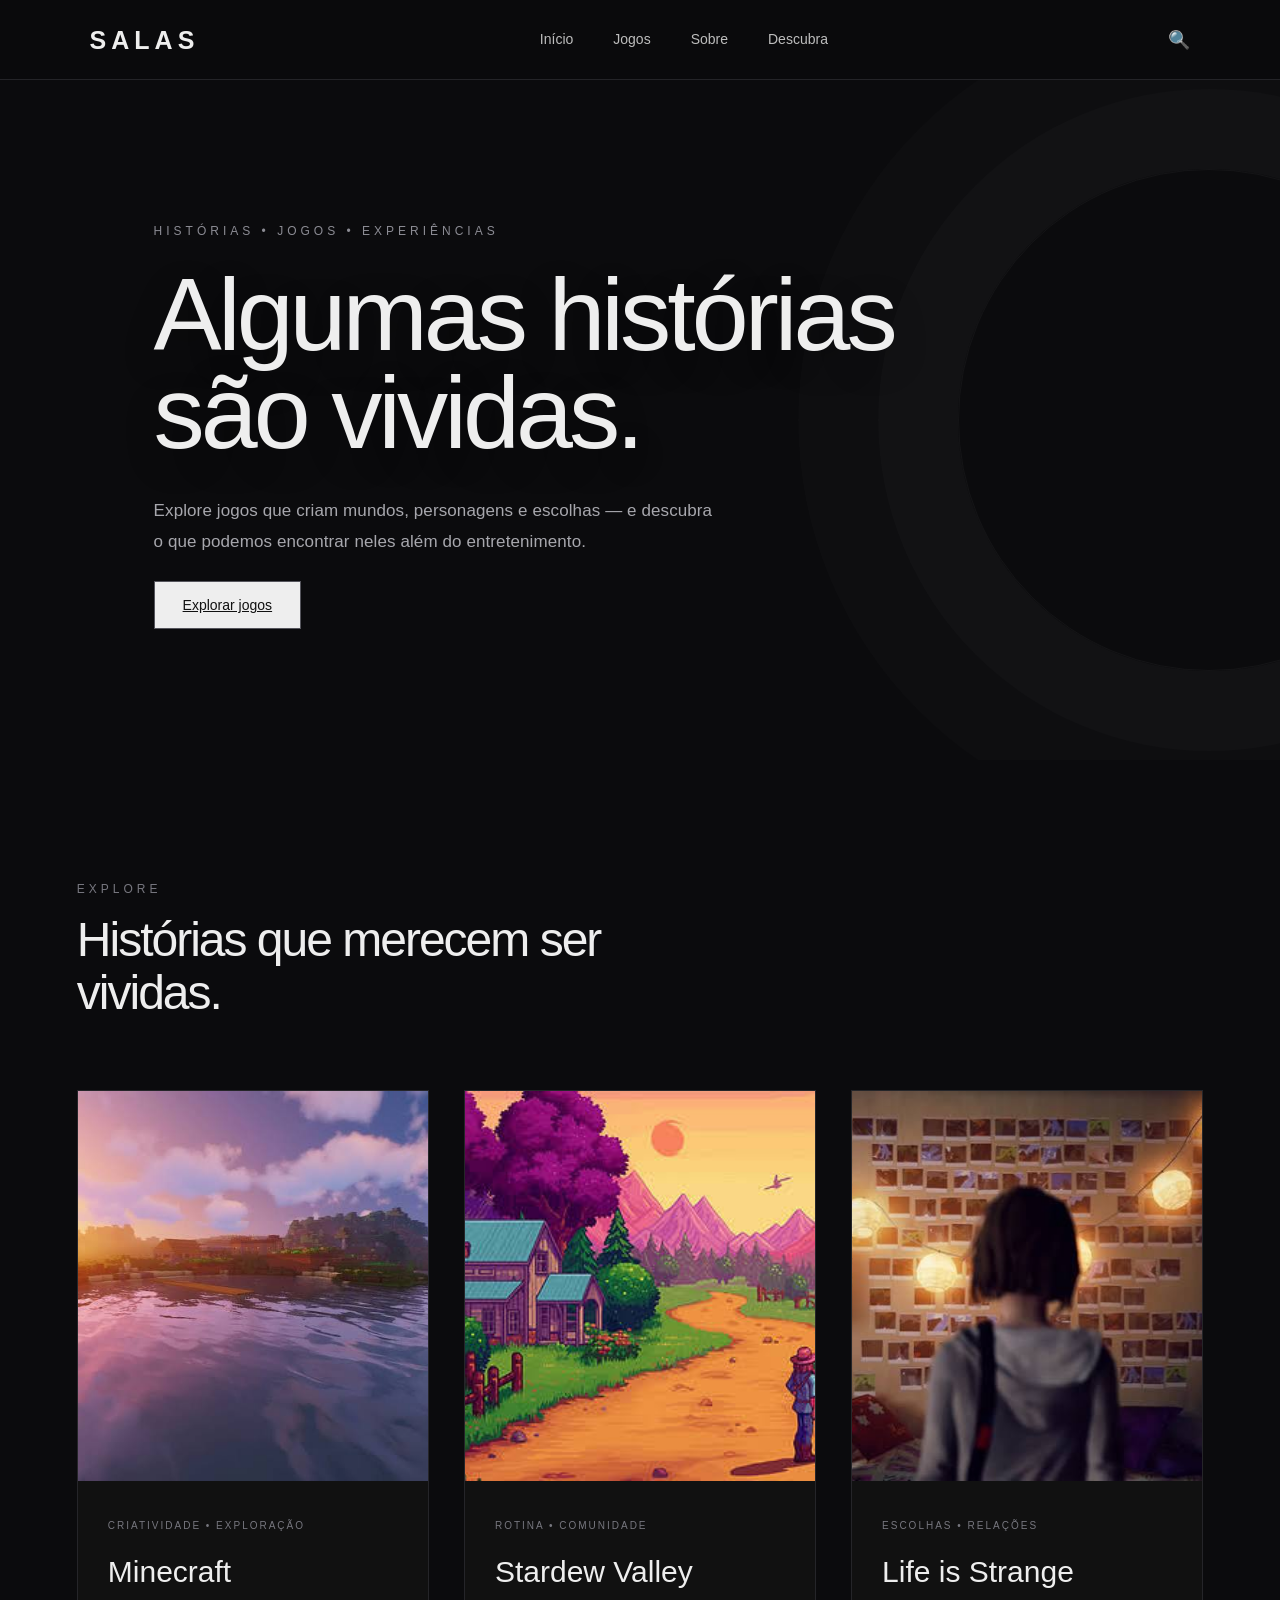
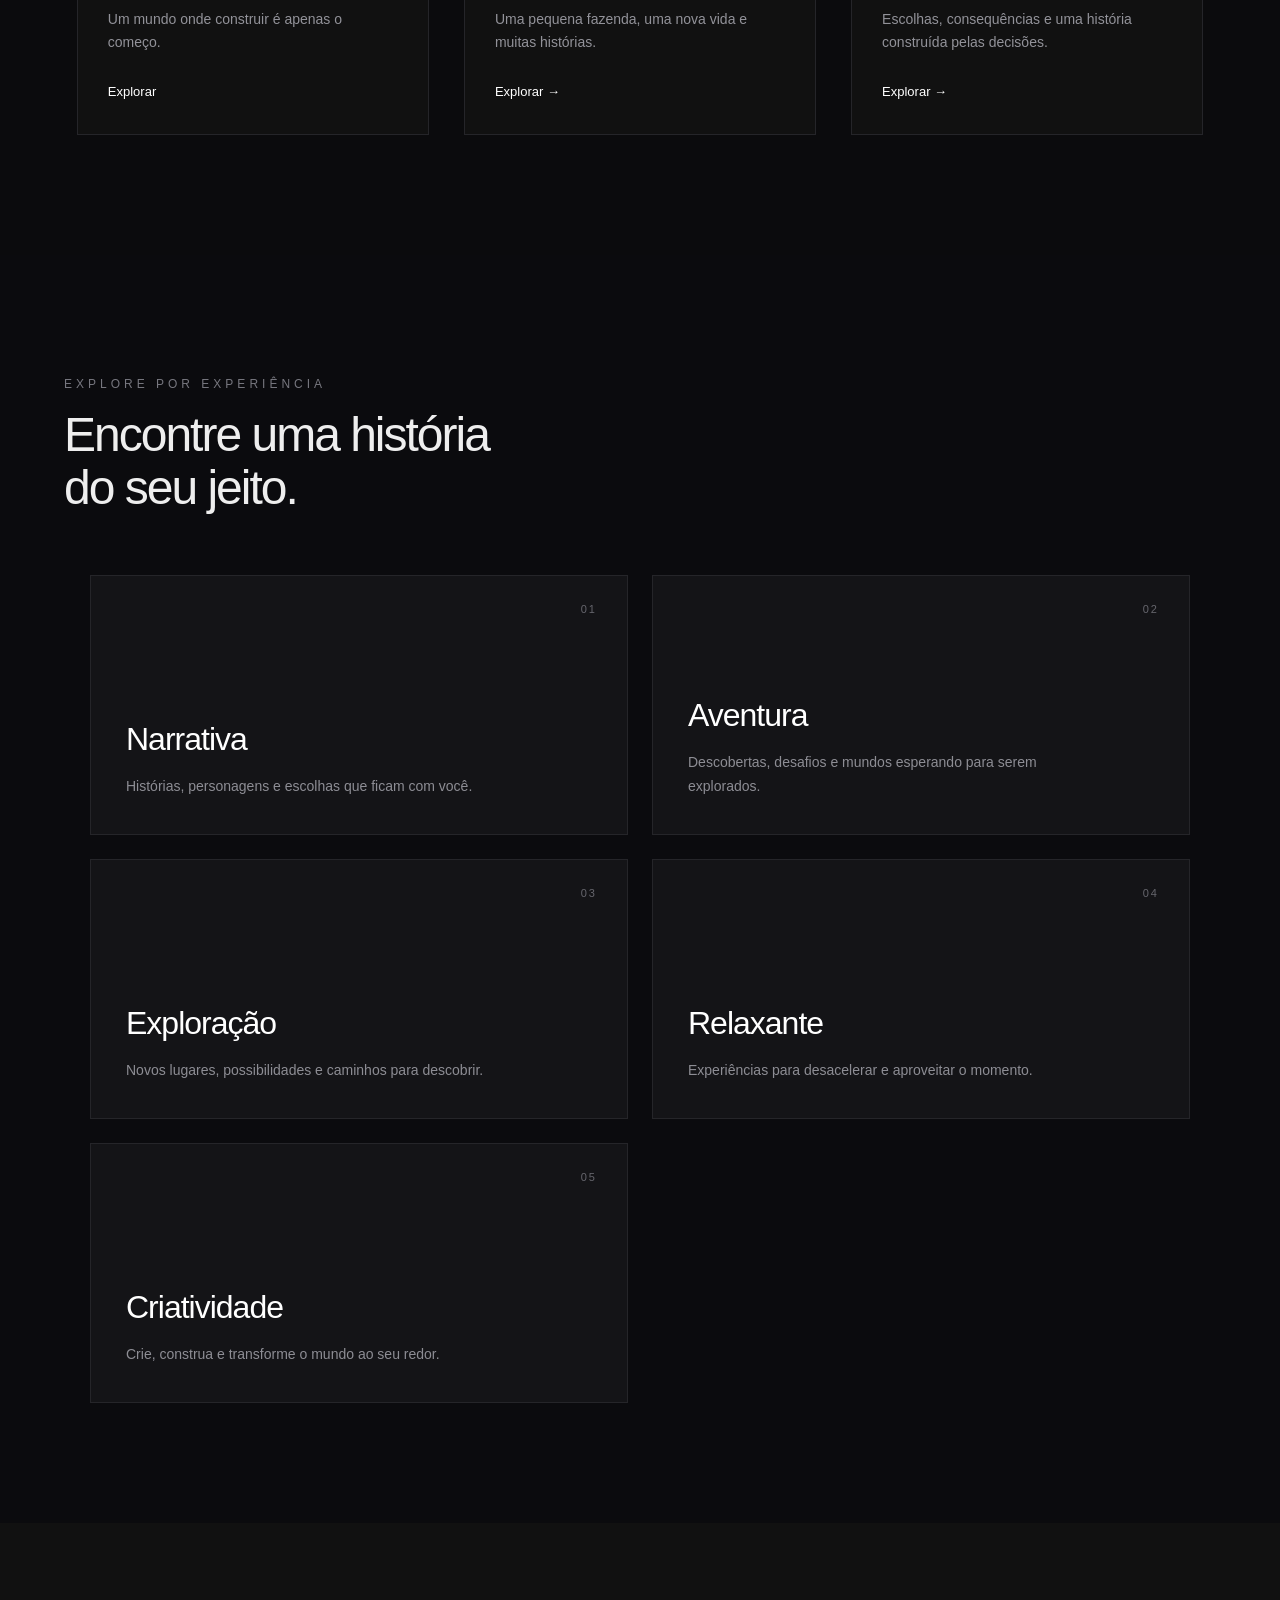
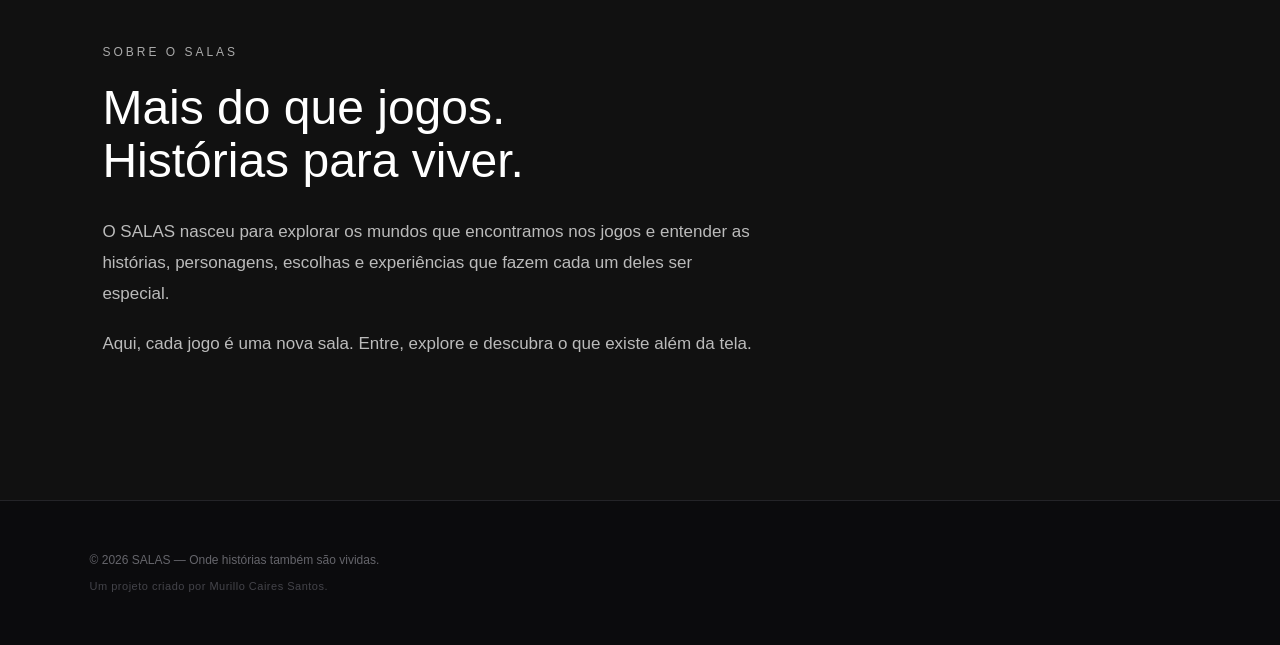
==== commit 95474c53: "Add files via upload" ====
--- a/index.html
+++ b/index.html
@@ -58,7 +58,73 @@
 
         <section class="games" id="jogos">
 
-<section class="categories" id="categorias">
+
+
+            <div class="section-title">
+                <p>EXPLORE</p>
+
+                <h2>Histórias que merecem ser vividas.</h2>
+            </div>
+
+
+            <div class="game-grid">
+
+                <article class="game-card" data-link="jogos/minecraft.html">
+                    <div class="game-image minecraft"></div>
+
+                    <div class="game-info">
+                        <span>CRIATIVIDADE • EXPLORAÇÃO</span>
+
+                        <h3>Minecraft</h3>
+
+                        <p>
+                            Um mundo onde construir é apenas o começo.
+                        </p>
+
+                        <a href="jogos/minecraft.html">Explorar</a>
+                      
+                    </div>
+                </article>
+
+
+                <article class="game-card" data-link="jogos/stardew-valley.html">
+                    <div class="game-image stardew"></div>
+
+                    <div class="game-info">
+                        <span>ROTINA • COMUNIDADE</span>
+
+                        <h3>Stardew Valley</h3>
+
+                        <p>
+                            Uma pequena fazenda, uma nova vida e muitas histórias.
+                        </p>
+
+                        <a href="jogos/stardew-valley.html">Explorar →</a>
+                    </div>
+                </article>
+
+
+                <article class="game-card" data-link="jogos/life-is-strange.html">
+                    <div class="game-image life"></div>
+
+                    <div class="game-info">
+                        <span>ESCOLHAS • RELAÇÕES</span>
+
+                        <h3>Life is Strange</h3>
+
+                        <p>
+                            Escolhas, consequências e uma história construída pelas decisões.
+                        </p>
+
+                        <a href="jogos/life-is-strange.html">Explorar →</a>
+                    </div>
+                </article>
+
+            </div>
+
+        </section>
+
+                <section class="categories" id="categorias">
 
     <div class="section-title">
         <p>EXPLORE POR EXPERIÊNCIA</p>
@@ -105,69 +171,10 @@
 
 </section>
 
-            <div class="section-title">
-                <p>EXPLORE</p>
-
-                <h2>Histórias que merecem ser vividas.</h2>
-            </div>
-
-
-            <div class="game-grid">
-
-                <article class="game-card" data-link="jogos/minecraft.html">
-                    <div class="game-image minecraft"></div>
-
-                    <div class="game-info">
-                        <span>CRIATIVIDADE • EXPLORAÇÃO</span>
-
-                        <h3>Minecraft</h3>
-
-                        <p>
-                            Um mundo onde construir é apenas o começo.
-                        </p>
-
-                        <a href="jogos/minecraft.html">Explorar</a>
-                      
-                    </div>
-                </article>
-
-
-                <article class="game-card" data-link="jogos/stardew-valley.html">
-                    <div class="game-image stardew"></div>
-
-                    <div class="game-info">
-                        <span>ROTINA • COMUNIDADE</span>
-
-                        <h3>Stardew Valley</h3>
-
-                        <p>
-                            Uma pequena fazenda, uma nova vida e muitas histórias.
-                        </p>
-
-                        <a href="jogos/stardew-valley.html">Explorar →</a>
-                    </div>
-                </article>
-
-
-                <article class="game-card" data-link="jogos/life-is-strange.html">
-                    <div class="game-image life"></div>
-
-                    <div class="game-info">
-                        <span>ESCOLHAS • RELAÇÕES</span>
-
-                        <h3>Life is Strange</h3>
-
-                        <p>
-                            Escolhas, consequências e uma história construída pelas decisões.
-                        </p>
-
-                        <a href="jogos/life-is-strange.html">Explorar →</a>
-                    </div>
-                </article>
-
             </div>
 
         </section>
+        
         <section class="about" id="sobre">
 
     <div class="about-content">
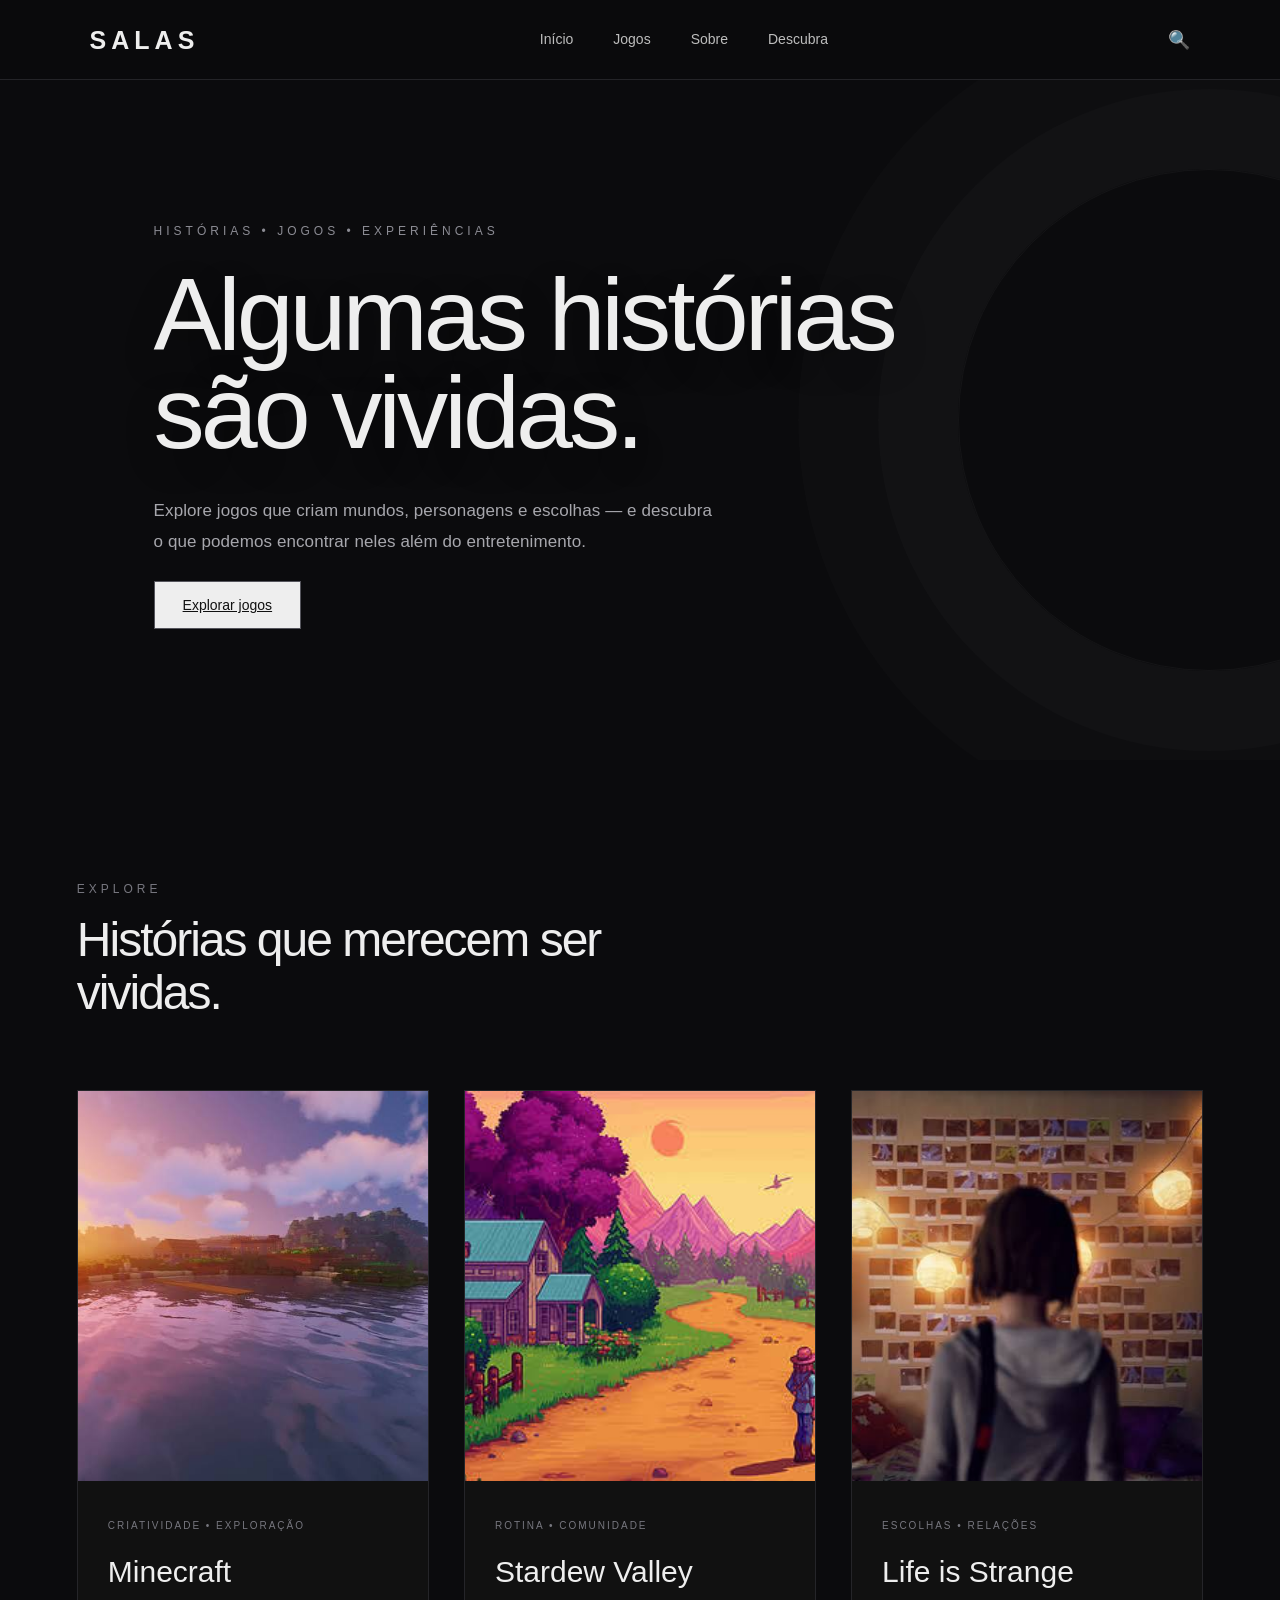
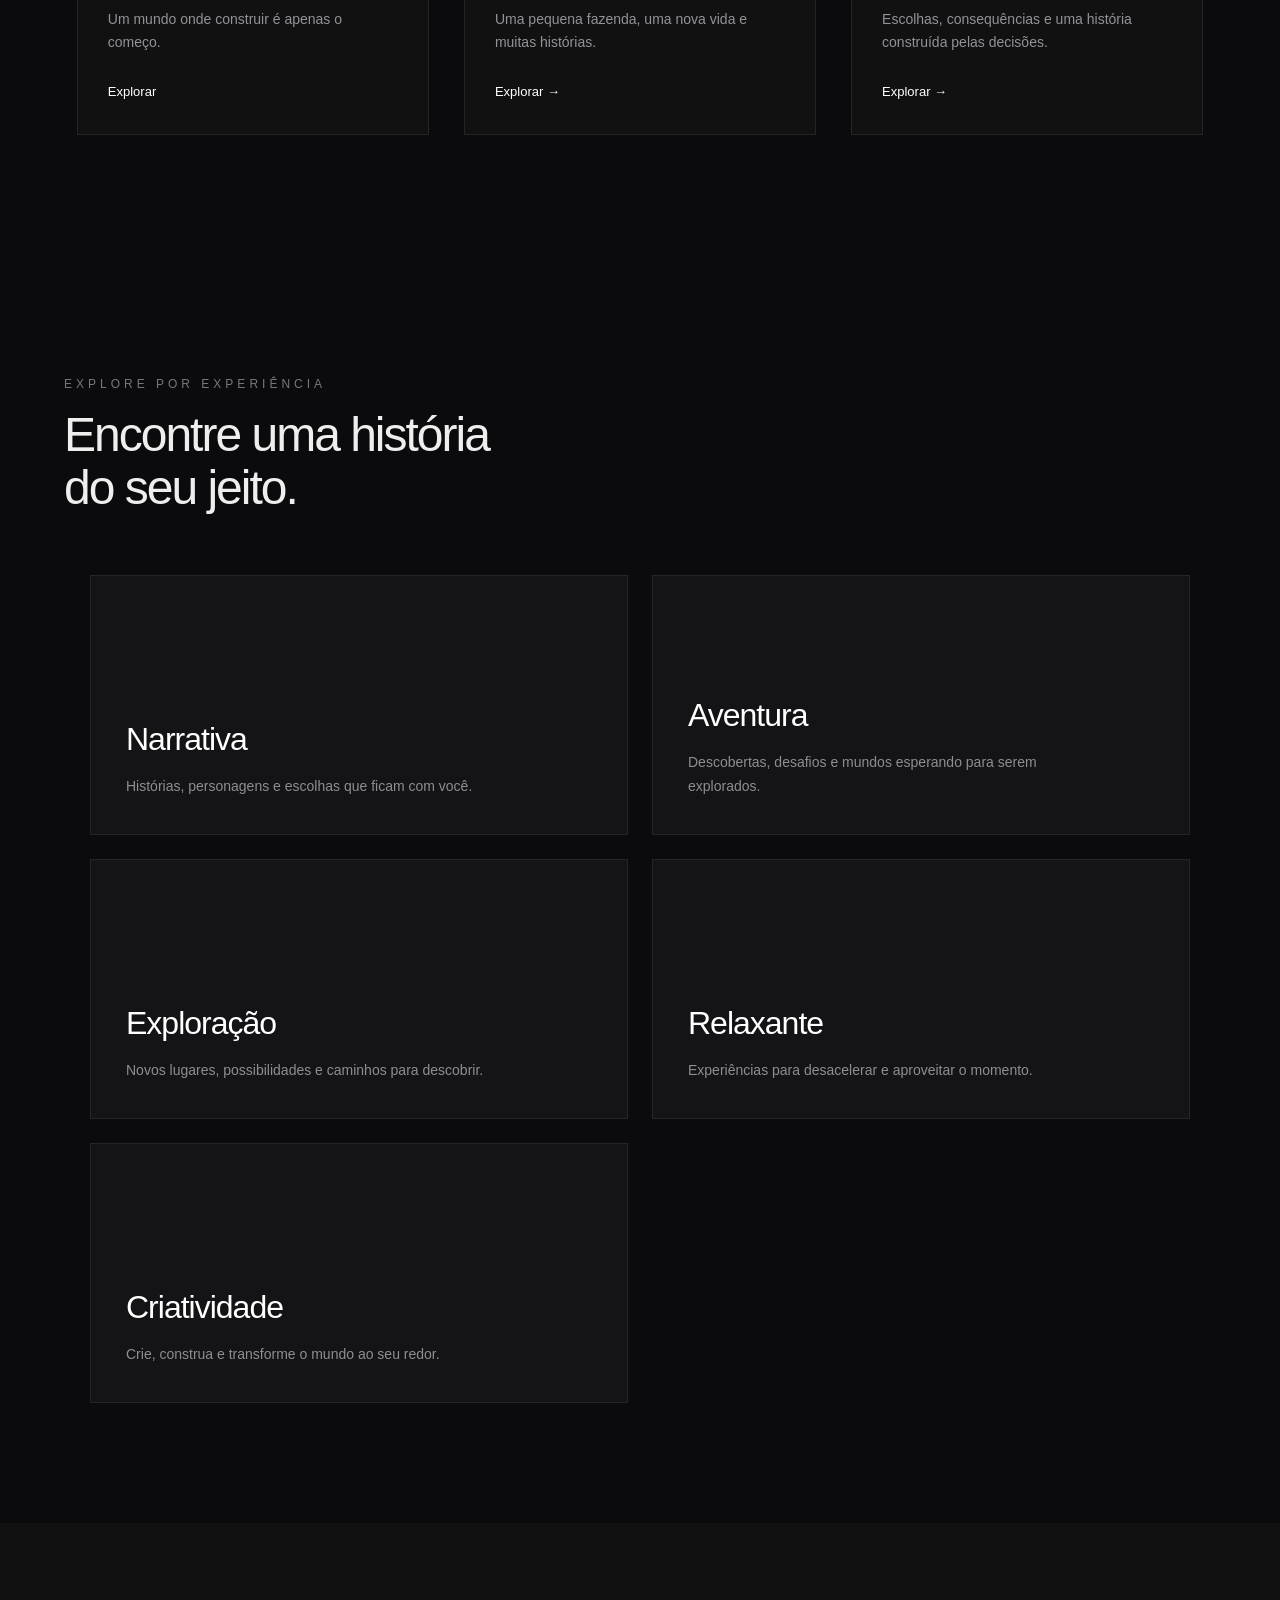
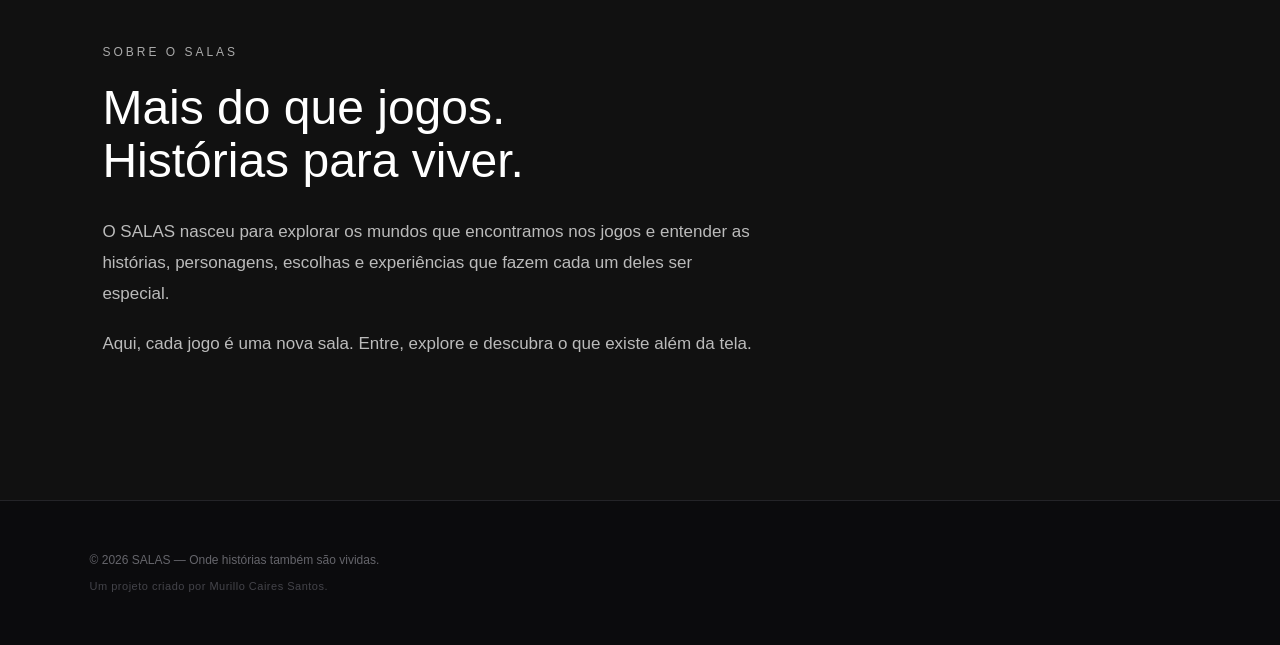
==== commit 072a29a8: "Add files via upload" ====
--- a/index.html
+++ b/index.html
@@ -137,36 +137,37 @@
 
     <div class="category-grid">
 
-        <a href="#" class="category-card category-narrativa">
-            <span>01</span>
+        <a href="categorias/narrativa.html" class="category-card category-narrativa">
+            
             <h3>Narrativa</h3>
             <p>Histórias, personagens e escolhas que ficam com você.</p>
         </a>
 
         <a href="#" class="category-card category-aventura">
-            <span>02</span>
+            
             <h3>Aventura</h3>
             <p>Descobertas, desafios e mundos esperando para serem explorados.</p>
         </a>
 
         <a href="#" class="category-card category-exploracao">
-            <span>03</span>
+            
             <h3>Exploração</h3>
             <p>Novos lugares, possibilidades e caminhos para descobrir.</p>
         </a>
 
         <a href="#" class="category-card category-relaxante">
-            <span>04</span>
+            
             <h3>Relaxante</h3>
             <p>Experiências para desacelerar e aproveitar o momento.</p>
         </a>
 
         <a href="#" class="category-card category-criatividade">
-            <span>05</span>
+            
             <h3>Criatividade</h3>
             <p>Crie, construa e transforme o mundo ao seu redor.</p>
         </a>
 
+        
     </div>
 
 </section>
--- a/style.css
+++ b/style.css
@@ -355,7 +355,7 @@
     }
 
     nav {
-        display: none;
+        display: flex;
     }
 
     .hero {
@@ -1259,7 +1259,69 @@
 
 .stardew-page .game-article:last-of-type p {
     max-width: 720px;
-} /* =========================
+}
+
+.category-hero {
+    min-height: 70vh;
+    padding: 120px 6% 80px;
+}
+
+.category-hero h1 {
+    font-size: 52px;
+    letter-spacing: -3px;
+}
+
+.category-hero p:not(.eyebrow) {
+    font-size: 15px;
+}
+
+.category-intro {
+    padding: 80px 6%;
+}
+
+.category-intro h2 {
+    font-size: 38px;
+}
+
+.category-games {
+    padding: 20px 6% 80px;
+}
+
+.category-game-grid {
+    grid-template-columns: 1fr;
+    gap: 18px;
+    margin-top: 40px;
+}
+
+.category-game-card {
+    width: 100%;
+    min-height: 240px;
+
+    background-size: contain !important;
+    background-position: center center !important;
+    background-repeat: no-repeat !important;
+    background-color: #111;
+}
+
+.game-life {
+    background-size: auto 100% !important;
+    background-position: center center !important;
+}
+
+.game-stardew {
+    background-size: auto 100% !important;
+    background-position: center center !important;
+}
+
+.category-game-content {
+    padding: 24px;
+}
+
+.category-game-content h3 {
+    font-size: 25px;
+}
+
+/* =========================
    LIFE IS STRANGE — HERO
 ========================= */
 
@@ -1939,4 +2001,237 @@
         font-size: 28px;
     }
 
+} /* ============================= */
+/* PÁGINAS DE CATEGORIA */
+/* ============================= */
+
+.category-page {
+    background: #0b0b0e;
+    color: #ffffff;
+}
+
+.category-hero {
+    min-height: 70vh;
+    padding: 150px 7% 100px;
+
+    display: flex;
+    flex-direction: column;
+    justify-content: center;
+
+    background:
+        radial-gradient(
+            circle at 75% 35%,
+            rgba(120, 90, 160, 0.18),
+            transparent 55%
+        );
+}
+
+.category-hero h1 {
+    font-size: clamp(55px, 9vw, 120px);
+    line-height: 0.95;
+    letter-spacing: -5px;
+    font-weight: 500;
+    margin: 20px 0 30px;
+    max-width: 1000px;
+}
+
+.category-hero p:not(.eyebrow) {
+    max-width: 600px;
+    color: #8d8d94;
+    font-size: 17px;
+    line-height: 1.8;
+}
+
+.category-intro {
+    max-width: 900px;
+    margin: 0 auto;
+    padding: 120px 7%;
+}
+
+.category-intro h2 {
+    font-size: clamp(38px, 5vw, 64px);
+    line-height: 1.05;
+    letter-spacing: -2px;
+    font-weight: 500;
+    margin: 15px 0 35px;
+}
+
+.category-intro p:not(.eyebrow) {
+    max-width: 700px;
+    color: #8d8d94;
+    font-size: 16px;
+    line-height: 1.9;
+}
+
+/* ============================= */
+/* JOGOS DAS CATEGORIAS */
+/* ============================= */
+
+.category-games {
+    padding: 40px 7% 120px;
+}
+
+.category-game-grid {
+    display: grid;
+    grid-template-columns: repeat(3, 1fr);
+    gap: 24px;
+    margin-top: 55px;
+}
+
+.category-game-card {
+    position: relative;
+    min-height: 320px;
+    display: flex;
+    align-items: flex-end;
+
+    overflow: hidden;
+    text-decoration: none;
+    color: #ffffff;
+
+    background-position: center;
+    background-size: cover;
+    border: 1px solid #252529;
+
+    transition:
+        transform 0.4s ease,
+        border-color 0.4s ease;
+}
+
+.category-game-card::before {
+    content: "";
+    position: absolute;
+    inset: 0;
+
+    background:
+        linear-gradient(
+            to bottom,
+            rgba(0, 0, 0, 0.05),
+            rgba(0, 0, 0, 0.88)
+        );
+
+    transition: background 0.4s ease;
+}
+
+.category-game-content {
+    position: relative;
+    z-index: 1;
+
+    width: 100%;
+    padding: 28px;
+}
+
+.category-game-content span {
+    display: block;
+    margin-bottom: 10px;
+
+    font-size: 10px;
+    letter-spacing: 1.8px;
+    color: #b5b5bc;
+}
+
+.category-game-content h3 {
+    margin: 0 0 8px;
+
+    font-size: 28px;
+    font-weight: 500;
+    letter-spacing: -1px;
+}
+
+.category-game-content p {
+    margin: 0 0 18px;
+
+    color: #b0b0b7;
+    font-size: 14px;
+    line-height: 1.6;
+}
+
+.category-game-content strong {
+    font-size: 12px;
+    font-weight: 400;
+    color: #ffffff;
+}
+
+.category-game-card:hover {
+    transform: translateY(-6px);
+    border-color: #44444a;
+}
+
+.category-game-card:hover::before {
+    background:
+        linear-gradient(
+            to bottom,
+            rgba(0, 0, 0, 0.02),
+            rgba(0, 0, 0, 0.78)
+        );
+}
+
+.game-life {
+    background-image: url("imagens/lifeis01.jpg");
+}
+
+.game-stardew {
+    background-image: url("imagens/stadew1.jpg");
+}
+
+@media (max-width: 768px) {
+
+    .category-game-grid {
+        display: grid !important;
+        grid-template-columns: 1fr !important;
+        width: 100% !important;
+        gap: 18px !important;
+    }
+
+    .category-game-card {
+        width: 100% !important;
+        min-width: 0 !important;
+        min-height: 260px !important;
+
+        display: flex !important;
+        align-items: flex-end !important;
+
+        overflow: hidden !important;
+    }
+
+    .category-game-content {
+        width: 100% !important;
+        padding: 24px !important;
+    }
+
+    .category-game-content h3 {
+        font-size: 26px !important;
+        line-height: 1.1 !important;
+    }
+
+    .category-game-content p {
+        font-size: 14px !important;
+        line-height: 1.6 !important;
+    }
+
+}
+
+@media (max-width: 600px) {
+
+    .category-game-grid {
+        display: block !important;
+        width: 100% !important;
+        margin-top: 35px !important;
+    }
+
+    .category-game-card {
+        display: flex !important;
+        width: 100% !important;
+        min-width: 100% !important;
+        min-height: 260px !important;
+        margin-bottom: 18px !important;
+
+        align-items: flex-end !important;
+        box-sizing: border-box !important;
+    }
+
+    .category-game-content {
+        width: 100% !important;
+        box-sizing: border-box !important;
+    }
+
 }
